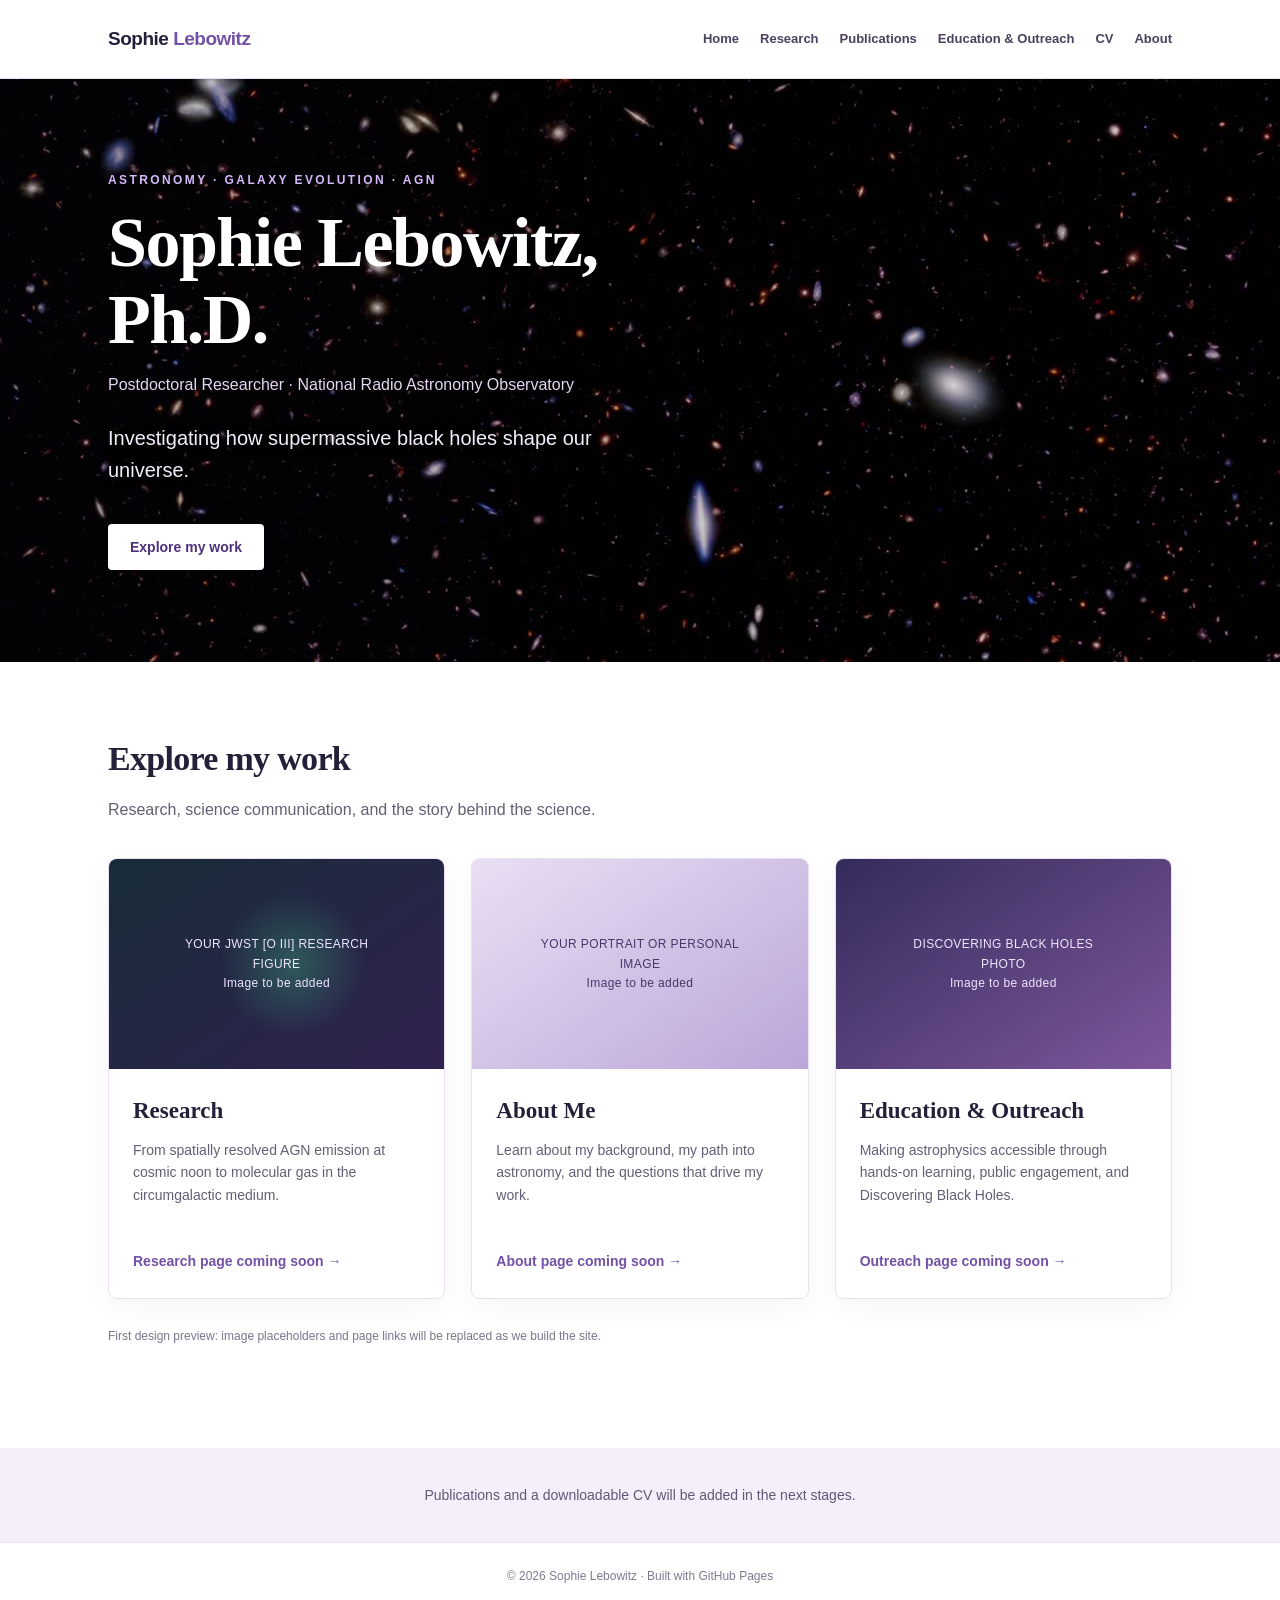
==== index.html @ 70562ed8 "Add files via upload" ====
<!doctype html>
<html lang="en">
<head>
<meta charset="utf-8"><meta name="viewport" content="width=device-width,initial-scale=1">
<title>Sophie Lebowitz, Ph.D. | Astronomer</title>
<meta name="description" content="Sophie Lebowitz is a postdoctoral researcher at the National Radio Astronomy Observatory studying supermassive black holes and galaxy evolution.">
<style>
:root{--ink:#252039;--muted:#655e74;--purple:#7351a5;--lav:#f4effa;--border:#e9e1f1}*{box-sizing:border-box}html{scroll-behavior:smooth}body{margin:0;color:var(--ink);font-family:Arial,Helvetica,sans-serif;background:#fff;line-height:1.6}a{color:inherit}a:focus-visible{outline:3px solid #a58bd5;outline-offset:4px}.wrap{max-width:1120px;margin:auto;padding:0 28px}header{background:white;border-bottom:1px solid var(--border)}.nav{display:flex;align-items:center;justify-content:space-between;gap:22px;min-height:78px}.brand{font-size:19px;font-weight:750;text-decoration:none;letter-spacing:-.5px}.brand span{color:var(--purple)}nav{display:flex;flex-wrap:wrap;gap:21px}nav a{font-size:13px;font-weight:650;text-decoration:none;color:#4b405e}nav a:hover{color:var(--purple)}.hero{position:relative;min-height:490px;display:flex;align-items:center;overflow:hidden;background:radial-gradient(ellipse at 78% 38%,#7d4baf66,transparent 35%),radial-gradient(ellipse at 68% 76%,#f7b5c133,transparent 30%),linear-gradient(120deg,#151025,#282044 65%,#35265d);color:#fff}.hero-video{position:absolute;inset:0;width:100%;height:100%;object-fit:cover;object-position:center;z-index:0}.hero:before{content:"";position:absolute;inset:0;z-index:1;background:linear-gradient(90deg,rgba(10,7,24,.19) 0%,rgba(14,9,29,.035) 48%,rgba(22,14,42,0) 78%);pointer-events:none}.hero:after{content:"";position:absolute;inset:0;pointer-events:none;background:transparent;opacity:0}.hero .wrap{width:100%;position:relative;z-index:2}.hero-content{max-width:640px;padding:92px 0}.eyebrow{text-transform:uppercase;letter-spacing:2.4px;font-size:12px;font-weight:750;color:#d5b9fa}.hero h1{font-family:Georgia,serif;font-size:clamp(43px,6vw,70px);line-height:1.1;letter-spacing:-1.5px;margin:14px 0}.hero .position{font-size:16px;color:#e4d7f1;margin:0 0 24px}.hero .intro{text-shadow:0 2px 10px rgba(0,0,0,.9),0 0 3px rgba(0,0,0,.8);font-size:20px;line-height:1.6;max-width:570px;color:#f4eefc}.button{display:inline-block;background:#fff;color:#4e3079;padding:12px 22px;border-radius:4px;text-decoration:none;font-weight:750;font-size:14px;margin-top:18px}.button:hover{background:#eee3fa}.section{padding:70px 0 90px}.section h2{font-family:Georgia,serif;font-size:34px;letter-spacing:-.7px;margin:0 0 10px}.section-lead{color:var(--muted);margin:0 0 36px}.cards{display:grid;grid-template-columns:repeat(3,1fr);gap:26px}.card{border:1px solid var(--border);border-radius:9px;overflow:hidden;background:#fff;box-shadow:0 8px 26px #39244c0b}.art{height:210px;display:flex;align-items:center;justify-content:center;text-align:center;padding:25px;background:linear-gradient(145deg,#251a3e,#664d8c);color:#eee5ff}.art.research{background:radial-gradient(circle at 55% 50%,#3c9c7970,transparent 34%),linear-gradient(145deg,#182c38,#30214f)}.art.about{background:linear-gradient(145deg,#e9dff3,#bba6d9);color:#4a366b}.art.outreach{background:linear-gradient(145deg,#342b5b,#7d579b)}.art small{font-size:12px;letter-spacing:.4px;max-width:220px}.card-content{padding:24px}.card h3{font-family:Georgia,serif;font-size:23px;margin:0 0 9px}.card p{color:var(--muted);font-size:14px;margin:0 0 18px;min-height:91px}.card a{font-size:14px;font-weight:750;color:var(--purple);text-decoration:none}.card a:hover{text-decoration:underline}.note{margin-top:28px;font-size:12px;color:#7d7489}.bottom{background:var(--lav);padding:36px 0;text-align:center;color:#635675;font-size:14px}.bottom a{color:#5c3a8c}footer{border-top:1px solid var(--border);padding:24px 0;font-size:12px;color:#82798e;text-align:center}@media(max-width:780px){.nav{padding-top:18px;padding-bottom:18px;align-items:flex-start;flex-direction:column;gap:12px}nav{gap:12px 18px}.hero{min-height:420px}.hero-content{padding:65px 0}.cards{grid-template-columns:1fr}.card p{min-height:0}.art{height:190px}.section{padding:48px 0}}
@media(prefers-reduced-motion:reduce){.hero-video{display:none}.hero{background:#1b1533 url("jades-poster.jpg") center/cover no-repeat}}
</style>
</head>
<body>
<header><div class="wrap nav"><a class="brand" href="index.html">Sophie <span>Lebowitz</span></a><nav aria-label="Main navigation"><a href="index.html">Home</a><a href="#research">Research</a><a href="#publications">Publications</a><a href="#outreach">Education &amp; Outreach</a><a href="#cv">CV</a><a href="#about">About</a></nav></div></header>
<main>
<section class="hero"><video class="hero-video" autoplay muted playsinline preload="metadata" poster="jades-poster.jpg" aria-hidden="true"><source src="jades-flythrough.mp4" type="video/mp4"></video><div class="wrap"><div class="hero-content"><div class="eyebrow">Astronomy · Galaxy Evolution · AGN</div><h1>Sophie Lebowitz, Ph.D.</h1><p class="position">Postdoctoral Researcher · National Radio Astronomy Observatory</p><p class="intro">Investigating how supermassive black holes shape our universe.</p><a class="button" href="#research">Explore my work</a></div></div></section>
<section class="section" id="research"><div class="wrap"><h2>Explore my work</h2><p class="section-lead">Research, science communication, and the story behind the science.</p><div class="cards">
<article class="card"><div class="art research"><small>YOUR JWST [O III] RESEARCH FIGURE<br>Image to be added</small></div><div class="card-content"><h3>Research</h3><p>From spatially resolved AGN emission at cosmic noon to molecular gas in the circumgalactic medium.</p><a href="#research">Research page coming soon →</a></div></article>
<article class="card" id="about"><div class="art about"><small>YOUR PORTRAIT OR PERSONAL IMAGE<br>Image to be added</small></div><div class="card-content"><h3>About Me</h3><p>Learn about my background, my path into astronomy, and the questions that drive my work.</p><a href="#about">About page coming soon →</a></div></article>
<article class="card" id="outreach"><div class="art outreach"><small>DISCOVERING BLACK HOLES PHOTO<br>Image to be added</small></div><div class="card-content"><h3>Education &amp; Outreach</h3><p>Making astrophysics accessible through hands-on learning, public engagement, and Discovering Black Holes.</p><a href="#outreach">Outreach page coming soon →</a></div></article>
</div><p class="note">First design preview: image placeholders and page links will be replaced as we build the site.</p></div></section>
<section class="bottom" id="publications"><div class="wrap">Publications and a downloadable <span id="cv">CV</span> will be added in the next stages.</div></section>
</main><script>
// Repeat the first ten seconds of the JADES fly-through.
const heroVideo = document.querySelector('.hero-video');
if (heroVideo) {
  heroVideo.addEventListener('timeupdate', () => {
    if (heroVideo.currentTime >= 10) {
      heroVideo.currentTime = 0;
      heroVideo.play().catch(() => {});
    }
  });
}
</script><footer><div class="wrap">© 2026 Sophie Lebowitz · Built with GitHub Pages</div></footer>
</body></html>
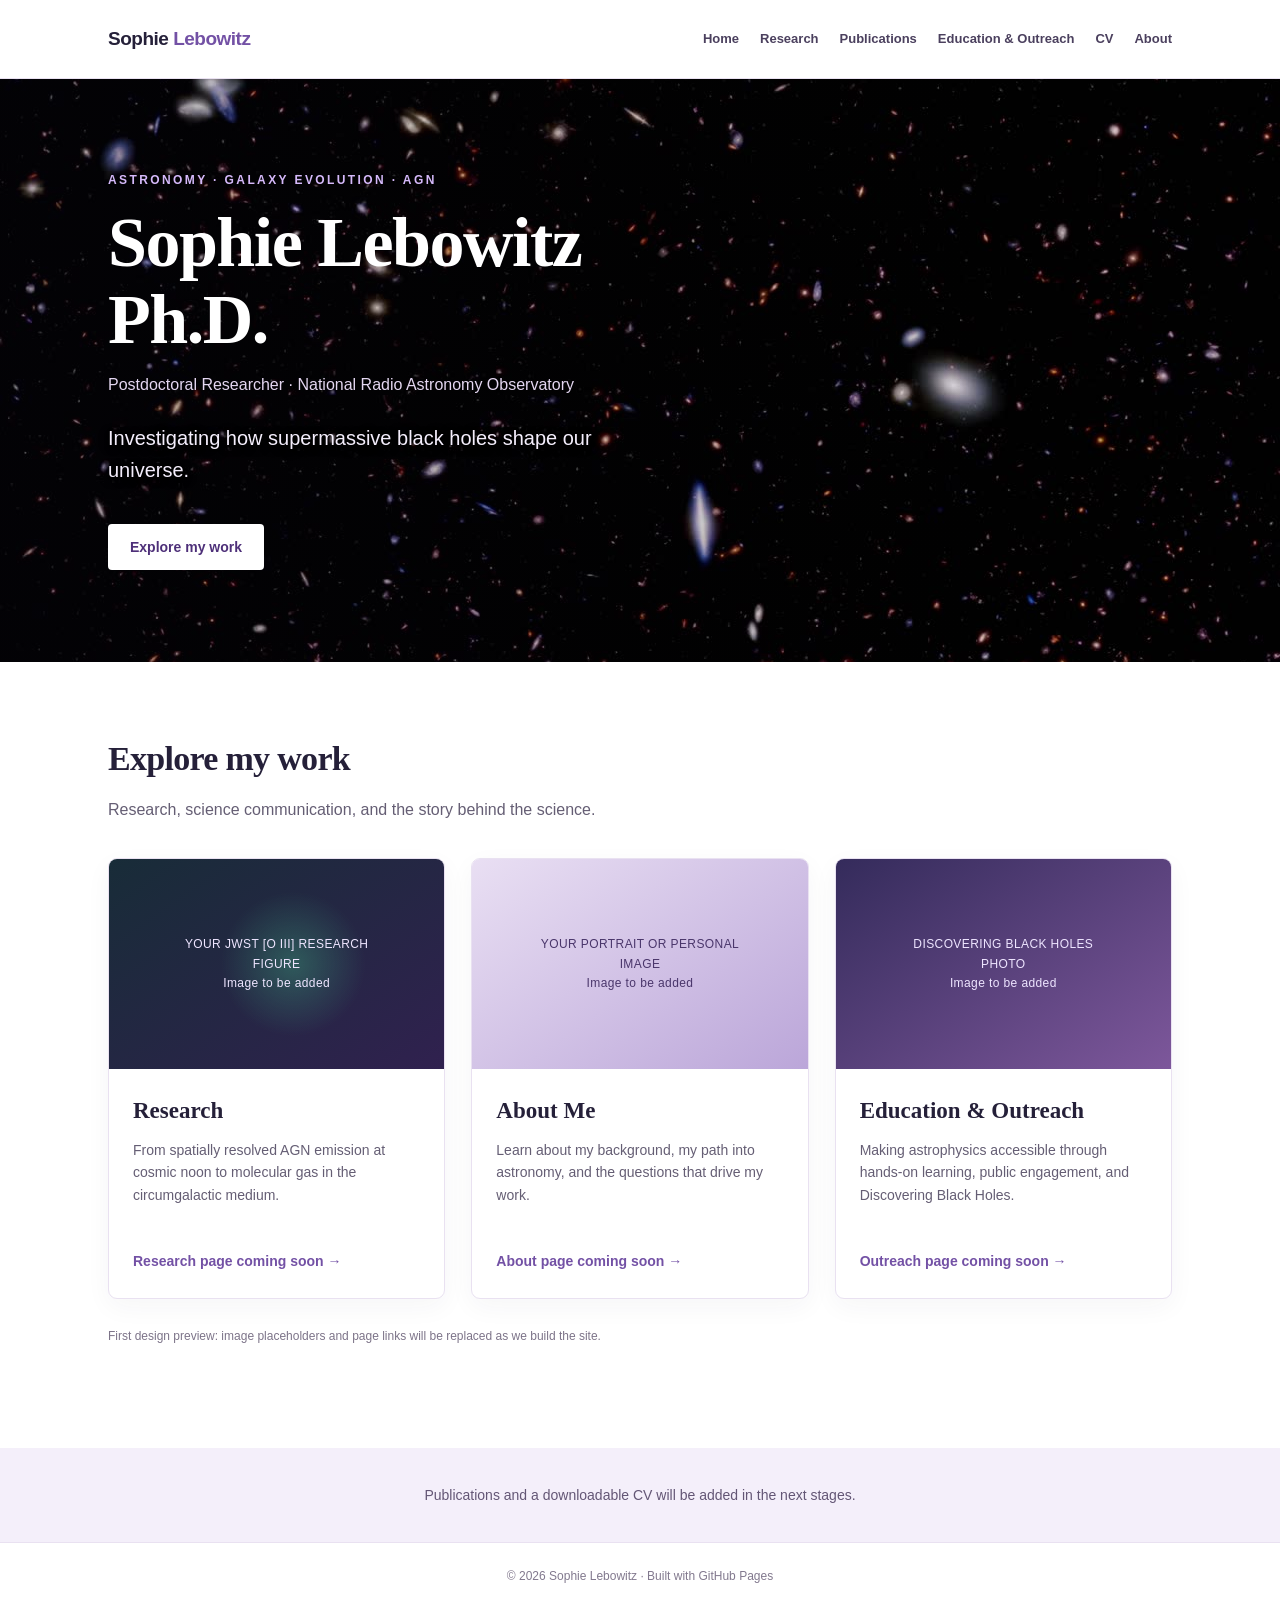
==== commit 4bdec077: "Update index.html" ====
--- a/index.html
+++ b/index.html
@@ -2,7 +2,7 @@
 <html lang="en">
 <head>
 <meta charset="utf-8"><meta name="viewport" content="width=device-width,initial-scale=1">
-<title>Sophie Lebowitz, Ph.D. | Astronomer</title>
+<title>Sophie Lebowitz Ph.D. | Astronomer</title>
 <meta name="description" content="Sophie Lebowitz is a postdoctoral researcher at the National Radio Astronomy Observatory studying supermassive black holes and galaxy evolution.">
 <style>
 :root{--ink:#252039;--muted:#655e74;--purple:#7351a5;--lav:#f4effa;--border:#e9e1f1}*{box-sizing:border-box}html{scroll-behavior:smooth}body{margin:0;color:var(--ink);font-family:Arial,Helvetica,sans-serif;background:#fff;line-height:1.6}a{color:inherit}a:focus-visible{outline:3px solid #a58bd5;outline-offset:4px}.wrap{max-width:1120px;margin:auto;padding:0 28px}header{background:white;border-bottom:1px solid var(--border)}.nav{display:flex;align-items:center;justify-content:space-between;gap:22px;min-height:78px}.brand{font-size:19px;font-weight:750;text-decoration:none;letter-spacing:-.5px}.brand span{color:var(--purple)}nav{display:flex;flex-wrap:wrap;gap:21px}nav a{font-size:13px;font-weight:650;text-decoration:none;color:#4b405e}nav a:hover{color:var(--purple)}.hero{position:relative;min-height:490px;display:flex;align-items:center;overflow:hidden;background:radial-gradient(ellipse at 78% 38%,#7d4baf66,transparent 35%),radial-gradient(ellipse at 68% 76%,#f7b5c133,transparent 30%),linear-gradient(120deg,#151025,#282044 65%,#35265d);color:#fff}.hero-video{position:absolute;inset:0;width:100%;height:100%;object-fit:cover;object-position:center;z-index:0}.hero:before{content:"";position:absolute;inset:0;z-index:1;background:linear-gradient(90deg,rgba(10,7,24,.19) 0%,rgba(14,9,29,.035) 48%,rgba(22,14,42,0) 78%);pointer-events:none}.hero:after{content:"";position:absolute;inset:0;pointer-events:none;background:transparent;opacity:0}.hero .wrap{width:100%;position:relative;z-index:2}.hero-content{max-width:640px;padding:92px 0}.eyebrow{text-transform:uppercase;letter-spacing:2.4px;font-size:12px;font-weight:750;color:#d5b9fa}.hero h1{font-family:Georgia,serif;font-size:clamp(43px,6vw,70px);line-height:1.1;letter-spacing:-1.5px;margin:14px 0}.hero .position{font-size:16px;color:#e4d7f1;margin:0 0 24px}.hero .intro{text-shadow:0 2px 10px rgba(0,0,0,.9),0 0 3px rgba(0,0,0,.8);font-size:20px;line-height:1.6;max-width:570px;color:#f4eefc}.button{display:inline-block;background:#fff;color:#4e3079;padding:12px 22px;border-radius:4px;text-decoration:none;font-weight:750;font-size:14px;margin-top:18px}.button:hover{background:#eee3fa}.section{padding:70px 0 90px}.section h2{font-family:Georgia,serif;font-size:34px;letter-spacing:-.7px;margin:0 0 10px}.section-lead{color:var(--muted);margin:0 0 36px}.cards{display:grid;grid-template-columns:repeat(3,1fr);gap:26px}.card{border:1px solid var(--border);border-radius:9px;overflow:hidden;background:#fff;box-shadow:0 8px 26px #39244c0b}.art{height:210px;display:flex;align-items:center;justify-content:center;text-align:center;padding:25px;background:linear-gradient(145deg,#251a3e,#664d8c);color:#eee5ff}.art.research{background:radial-gradient(circle at 55% 50%,#3c9c7970,transparent 34%),linear-gradient(145deg,#182c38,#30214f)}.art.about{background:linear-gradient(145deg,#e9dff3,#bba6d9);color:#4a366b}.art.outreach{background:linear-gradient(145deg,#342b5b,#7d579b)}.art small{font-size:12px;letter-spacing:.4px;max-width:220px}.card-content{padding:24px}.card h3{font-family:Georgia,serif;font-size:23px;margin:0 0 9px}.card p{color:var(--muted);font-size:14px;margin:0 0 18px;min-height:91px}.card a{font-size:14px;font-weight:750;color:var(--purple);text-decoration:none}.card a:hover{text-decoration:underline}.note{margin-top:28px;font-size:12px;color:#7d7489}.bottom{background:var(--lav);padding:36px 0;text-align:center;color:#635675;font-size:14px}.bottom a{color:#5c3a8c}footer{border-top:1px solid var(--border);padding:24px 0;font-size:12px;color:#82798e;text-align:center}@media(max-width:780px){.nav{padding-top:18px;padding-bottom:18px;align-items:flex-start;flex-direction:column;gap:12px}nav{gap:12px 18px}.hero{min-height:420px}.hero-content{padding:65px 0}.cards{grid-template-columns:1fr}.card p{min-height:0}.art{height:190px}.section{padding:48px 0}}
@@ -12,7 +12,7 @@
 <body>
 <header><div class="wrap nav"><a class="brand" href="index.html">Sophie <span>Lebowitz</span></a><nav aria-label="Main navigation"><a href="index.html">Home</a><a href="#research">Research</a><a href="#publications">Publications</a><a href="#outreach">Education &amp; Outreach</a><a href="#cv">CV</a><a href="#about">About</a></nav></div></header>
 <main>
-<section class="hero"><video class="hero-video" autoplay muted playsinline preload="metadata" poster="jades-poster.jpg" aria-hidden="true"><source src="jades-flythrough.mp4" type="video/mp4"></video><div class="wrap"><div class="hero-content"><div class="eyebrow">Astronomy · Galaxy Evolution · AGN</div><h1>Sophie Lebowitz, Ph.D.</h1><p class="position">Postdoctoral Researcher · National Radio Astronomy Observatory</p><p class="intro">Investigating how supermassive black holes shape our universe.</p><a class="button" href="#research">Explore my work</a></div></div></section>
+<section class="hero"><video class="hero-video" autoplay muted playsinline preload="metadata" poster="jades-poster.jpg" aria-hidden="true"><source src="jades-flythrough.mp4" type="video/mp4"></video><div class="wrap"><div class="hero-content"><div class="eyebrow">Astronomy · Galaxy Evolution · AGN</div><h1>Sophie Lebowitz Ph.D.</h1><p class="position">Postdoctoral Researcher · National Radio Astronomy Observatory</p><p class="intro">Investigating how supermassive black holes shape our universe.</p><a class="button" href="#research">Explore my work</a></div></div></section>
 <section class="section" id="research"><div class="wrap"><h2>Explore my work</h2><p class="section-lead">Research, science communication, and the story behind the science.</p><div class="cards">
 <article class="card"><div class="art research"><small>YOUR JWST [O III] RESEARCH FIGURE<br>Image to be added</small></div><div class="card-content"><h3>Research</h3><p>From spatially resolved AGN emission at cosmic noon to molecular gas in the circumgalactic medium.</p><a href="#research">Research page coming soon →</a></div></article>
 <article class="card" id="about"><div class="art about"><small>YOUR PORTRAIT OR PERSONAL IMAGE<br>Image to be added</small></div><div class="card-content"><h3>About Me</h3><p>Learn about my background, my path into astronomy, and the questions that drive my work.</p><a href="#about">About page coming soon →</a></div></article>
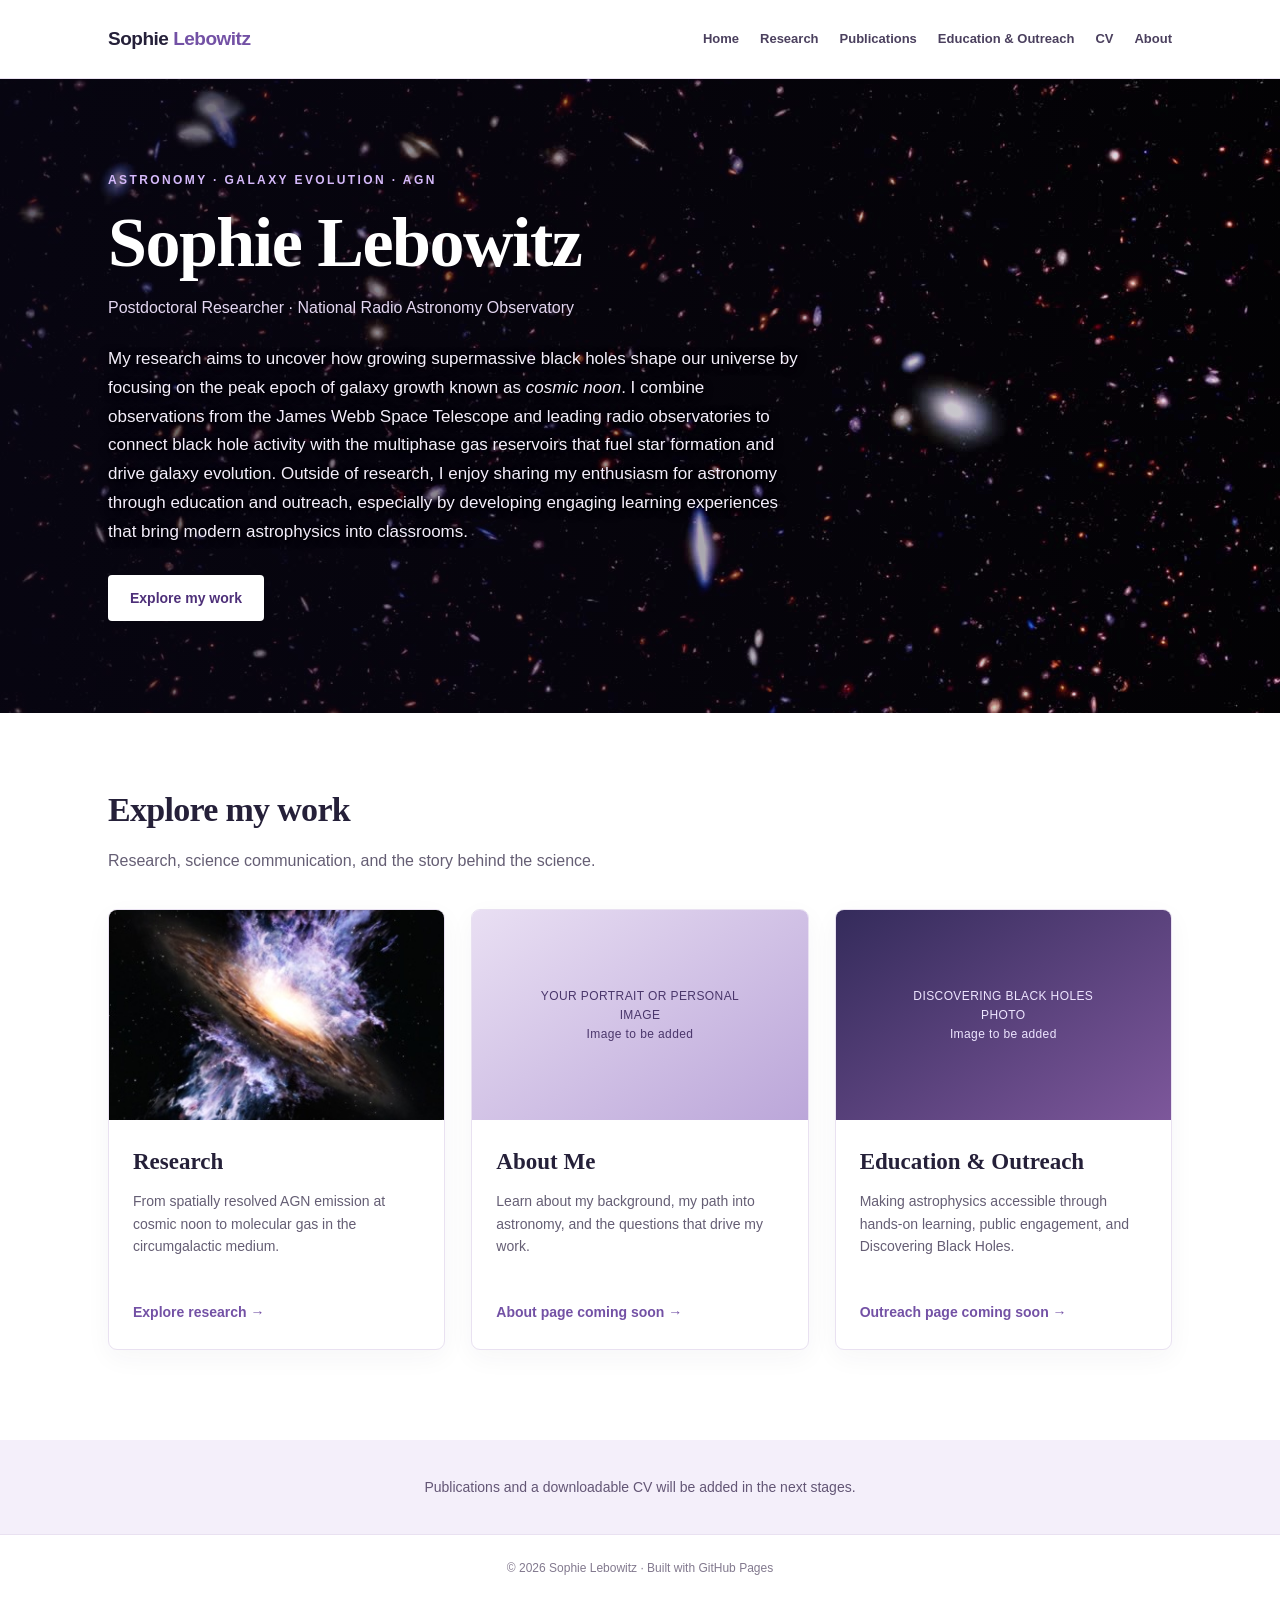
==== commit 5d3597b2: "Add files via upload" ====
--- a/index.html
+++ b/index.html
@@ -2,22 +2,39 @@
 <html lang="en">
 <head>
 <meta charset="utf-8"><meta name="viewport" content="width=device-width,initial-scale=1">
-<title>Sophie Lebowitz Ph.D. | Astronomer</title>
+<title>Sophie Lebowitz, Ph.D. | Astronomer</title>
 <meta name="description" content="Sophie Lebowitz is a postdoctoral researcher at the National Radio Astronomy Observatory studying supermassive black holes and galaxy evolution.">
 <style>
 :root{--ink:#252039;--muted:#655e74;--purple:#7351a5;--lav:#f4effa;--border:#e9e1f1}*{box-sizing:border-box}html{scroll-behavior:smooth}body{margin:0;color:var(--ink);font-family:Arial,Helvetica,sans-serif;background:#fff;line-height:1.6}a{color:inherit}a:focus-visible{outline:3px solid #a58bd5;outline-offset:4px}.wrap{max-width:1120px;margin:auto;padding:0 28px}header{background:white;border-bottom:1px solid var(--border)}.nav{display:flex;align-items:center;justify-content:space-between;gap:22px;min-height:78px}.brand{font-size:19px;font-weight:750;text-decoration:none;letter-spacing:-.5px}.brand span{color:var(--purple)}nav{display:flex;flex-wrap:wrap;gap:21px}nav a{font-size:13px;font-weight:650;text-decoration:none;color:#4b405e}nav a:hover{color:var(--purple)}.hero{position:relative;min-height:490px;display:flex;align-items:center;overflow:hidden;background:radial-gradient(ellipse at 78% 38%,#7d4baf66,transparent 35%),radial-gradient(ellipse at 68% 76%,#f7b5c133,transparent 30%),linear-gradient(120deg,#151025,#282044 65%,#35265d);color:#fff}.hero-video{position:absolute;inset:0;width:100%;height:100%;object-fit:cover;object-position:center;z-index:0}.hero:before{content:"";position:absolute;inset:0;z-index:1;background:linear-gradient(90deg,rgba(10,7,24,.19) 0%,rgba(14,9,29,.035) 48%,rgba(22,14,42,0) 78%);pointer-events:none}.hero:after{content:"";position:absolute;inset:0;pointer-events:none;background:transparent;opacity:0}.hero .wrap{width:100%;position:relative;z-index:2}.hero-content{max-width:640px;padding:92px 0}.eyebrow{text-transform:uppercase;letter-spacing:2.4px;font-size:12px;font-weight:750;color:#d5b9fa}.hero h1{font-family:Georgia,serif;font-size:clamp(43px,6vw,70px);line-height:1.1;letter-spacing:-1.5px;margin:14px 0}.hero .position{font-size:16px;color:#e4d7f1;margin:0 0 24px}.hero .intro{text-shadow:0 2px 10px rgba(0,0,0,.9),0 0 3px rgba(0,0,0,.8);font-size:20px;line-height:1.6;max-width:570px;color:#f4eefc}.button{display:inline-block;background:#fff;color:#4e3079;padding:12px 22px;border-radius:4px;text-decoration:none;font-weight:750;font-size:14px;margin-top:18px}.button:hover{background:#eee3fa}.section{padding:70px 0 90px}.section h2{font-family:Georgia,serif;font-size:34px;letter-spacing:-.7px;margin:0 0 10px}.section-lead{color:var(--muted);margin:0 0 36px}.cards{display:grid;grid-template-columns:repeat(3,1fr);gap:26px}.card{border:1px solid var(--border);border-radius:9px;overflow:hidden;background:#fff;box-shadow:0 8px 26px #39244c0b}.art{height:210px;display:flex;align-items:center;justify-content:center;text-align:center;padding:25px;background:linear-gradient(145deg,#251a3e,#664d8c);color:#eee5ff}.art.research{background:radial-gradient(circle at 55% 50%,#3c9c7970,transparent 34%),linear-gradient(145deg,#182c38,#30214f)}.art.about{background:linear-gradient(145deg,#e9dff3,#bba6d9);color:#4a366b}.art.outreach{background:linear-gradient(145deg,#342b5b,#7d579b)}.art small{font-size:12px;letter-spacing:.4px;max-width:220px}.card-content{padding:24px}.card h3{font-family:Georgia,serif;font-size:23px;margin:0 0 9px}.card p{color:var(--muted);font-size:14px;margin:0 0 18px;min-height:91px}.card a{font-size:14px;font-weight:750;color:var(--purple);text-decoration:none}.card a:hover{text-decoration:underline}.note{margin-top:28px;font-size:12px;color:#7d7489}.bottom{background:var(--lav);padding:36px 0;text-align:center;color:#635675;font-size:14px}.bottom a{color:#5c3a8c}footer{border-top:1px solid var(--border);padding:24px 0;font-size:12px;color:#82798e;text-align:center}@media(max-width:780px){.nav{padding-top:18px;padding-bottom:18px;align-items:flex-start;flex-direction:column;gap:12px}nav{gap:12px 18px}.hero{min-height:420px}.hero-content{padding:65px 0}.cards{grid-template-columns:1fr}.card p{min-height:0}.art{height:190px}.section{padding:48px 0}}
 @media(prefers-reduced-motion:reduce){.hero-video{display:none}.hero{background:#1b1533 url("jades-poster.jpg") center/cover no-repeat}}
+
+/* November 2026 research preview additions */
+.hero-video{filter:brightness(1.42) saturate(1.13)}
+.hero-content{max-width:720px}.hero .intro{max-width:690px;font-size:17px;line-height:1.7;margin:0 0 10px}
+.hero{min-height:570px}.hero:before{background:linear-gradient(90deg,rgba(10,7,24,.67),rgba(14,9,29,.35) 55%,rgba(22,14,42,.08))}
+.art.research{padding:0;background:#151025}.art.research img{display:block;width:100%;height:100%;object-fit:cover;object-position:center}
+.page-title{padding:68px 0 26px}.page-title h1{font:normal clamp(36px,4.6vw,55px)/1.15 Georgia,serif;margin:0 0 15px;letter-spacing:-1px}
+.research-body{max-width:1020px;margin:0 auto;padding:0 28px 95px}.research-body p{font-size:16px;line-height:1.85;margin:0 0 17px}.research-body h2{font:normal clamp(29px,3.2vw,39px)/1.2 Georgia,serif;letter-spacing:-.5px;margin:0 0 24px}.research-body h3{font:normal 26px Georgia,serif;margin:0 0 15px}.research-section{padding:52px 0 65px;border-bottom:1px solid var(--border)}.research-section:last-child{border-bottom:0}
+.intro-images{display:grid;grid-template-columns:1fr 1fr;gap:24px;margin:32px 0 0}.intro-images figure,.research-body figure{margin:0}.intro-images .photo{height:255px;background:#0b0b12;border-radius:5px;display:flex;align-items:center;justify-content:center;overflow:hidden}.intro-images img{display:block;width:100%;height:100%;object-fit:contain}.research-body figcaption{font-size:12px;color:var(--muted);margin-top:9px;line-height:1.5;text-align:center}
+.spiderweb-layout{display:grid;grid-template-columns:minmax(0,1.25fr) minmax(280px,.9fr);gap:34px;align-items:start}.spiderweb-layout img{width:100%;height:auto;display:block;border-radius:4px}
+.jades-feature{margin:26px 0 32px!important}.jades-feature img{display:block;width:100%;height:auto;border-radius:4px}
+.subsection{padding:32px 0 10px}.simulation-figure{max-width:900px;margin:24px auto 0!important}.simulation-figure img{width:100%;height:auto;display:block}
+.observation-layout{display:grid;grid-template-columns:minmax(0,1.2fr) minmax(285px,.9fr);gap:35px;align-items:start}.observation-layout img{width:100%;height:auto;display:block;border-radius:4px}
+.publication{font-size:13px!important;color:var(--muted);margin:18px 0 0!important}.publication strong{color:var(--ink)}.back-link{color:var(--purple);text-decoration:none;font-size:14px;font-weight:bold}.back-link:hover{text-decoration:underline}
+@media(max-width:780px){.hero{min-height:530px}.hero-content{padding:70px 0}.hero .intro{font-size:16px}.research-section{padding:38px 0 48px}.spiderweb-layout,.observation-layout{grid-template-columns:1fr}.intro-images{gap:12px}.intro-images .photo{height:190px}.research-body{padding:0 22px 60px}.page-title{padding:45px 0 10px}}
+@media(max-width:480px){.intro-images{grid-template-columns:1fr}.intro-images .photo{height:230px}.hero h1{font-size:45px}}
+
 </style>
 </head>
 <body>
-<header><div class="wrap nav"><a class="brand" href="index.html">Sophie <span>Lebowitz</span></a><nav aria-label="Main navigation"><a href="index.html">Home</a><a href="#research">Research</a><a href="#publications">Publications</a><a href="#outreach">Education &amp; Outreach</a><a href="#cv">CV</a><a href="#about">About</a></nav></div></header>
+<header><div class="wrap nav"><a class="brand" href="index.html">Sophie <span>Lebowitz</span></a><nav aria-label="Main navigation"><a href="index.html">Home</a><a href="research.html">Research</a><a href="#publications">Publications</a><a href="#outreach">Education &amp; Outreach</a><a href="#cv">CV</a><a href="#about">About</a></nav></div></header>
 <main>
-<section class="hero"><video class="hero-video" autoplay muted playsinline preload="metadata" poster="jades-poster.jpg" aria-hidden="true"><source src="jades-flythrough.mp4" type="video/mp4"></video><div class="wrap"><div class="hero-content"><div class="eyebrow">Astronomy · Galaxy Evolution · AGN</div><h1>Sophie Lebowitz Ph.D.</h1><p class="position">Postdoctoral Researcher · National Radio Astronomy Observatory</p><p class="intro">Investigating how supermassive black holes shape our universe.</p><a class="button" href="#research">Explore my work</a></div></div></section>
+<section class="hero"><video class="hero-video" autoplay muted playsinline preload="metadata" poster="jades-poster.jpg" aria-hidden="true"><source src="jades-flythrough.mp4" type="video/mp4"></video><div class="wrap"><div class="hero-content"><div class="eyebrow">Astronomy · Galaxy Evolution · AGN</div><h1>Sophie Lebowitz</h1><p class="position">Postdoctoral Researcher · National Radio Astronomy Observatory</p><p class="intro">My research aims to uncover how growing supermassive black holes shape our universe by focusing on the peak epoch of galaxy growth known as <em>cosmic noon</em>. I combine observations from the James Webb Space Telescope and leading radio observatories to connect black hole activity with the multiphase gas reservoirs that fuel star formation and drive galaxy evolution. Outside of research, I enjoy sharing my enthusiasm for astronomy through education and outreach, especially by developing engaging learning experiences that bring modern astrophysics into classrooms.</p><a class="button" href="#research">Explore my work</a></div></div></section>
 <section class="section" id="research"><div class="wrap"><h2>Explore my work</h2><p class="section-lead">Research, science communication, and the story behind the science.</p><div class="cards">
-<article class="card"><div class="art research"><small>YOUR JWST [O III] RESEARCH FIGURE<br>Image to be added</small></div><div class="card-content"><h3>Research</h3><p>From spatially resolved AGN emission at cosmic noon to molecular gas in the circumgalactic medium.</p><a href="#research">Research page coming soon →</a></div></article>
+<article class="card"><div class="art research"><img src="images/research-thumbnail.jpg" alt="Artist’s impression of an active galactic nucleus with luminous outflows"></div><div class="card-content"><h3>Research</h3><p>From spatially resolved AGN emission at cosmic noon to molecular gas in the circumgalactic medium.</p><a href="research.html">Explore research →</a></div></article>
 <article class="card" id="about"><div class="art about"><small>YOUR PORTRAIT OR PERSONAL IMAGE<br>Image to be added</small></div><div class="card-content"><h3>About Me</h3><p>Learn about my background, my path into astronomy, and the questions that drive my work.</p><a href="#about">About page coming soon →</a></div></article>
 <article class="card" id="outreach"><div class="art outreach"><small>DISCOVERING BLACK HOLES PHOTO<br>Image to be added</small></div><div class="card-content"><h3>Education &amp; Outreach</h3><p>Making astrophysics accessible through hands-on learning, public engagement, and Discovering Black Holes.</p><a href="#outreach">Outreach page coming soon →</a></div></article>
-</div><p class="note">First design preview: image placeholders and page links will be replaced as we build the site.</p></div></section>
+</div></div></section>
 <section class="bottom" id="publications"><div class="wrap">Publications and a downloadable <span id="cv">CV</span> will be added in the next stages.</div></section>
 </main><script>
 // Repeat the first ten seconds of the JADES fly-through.
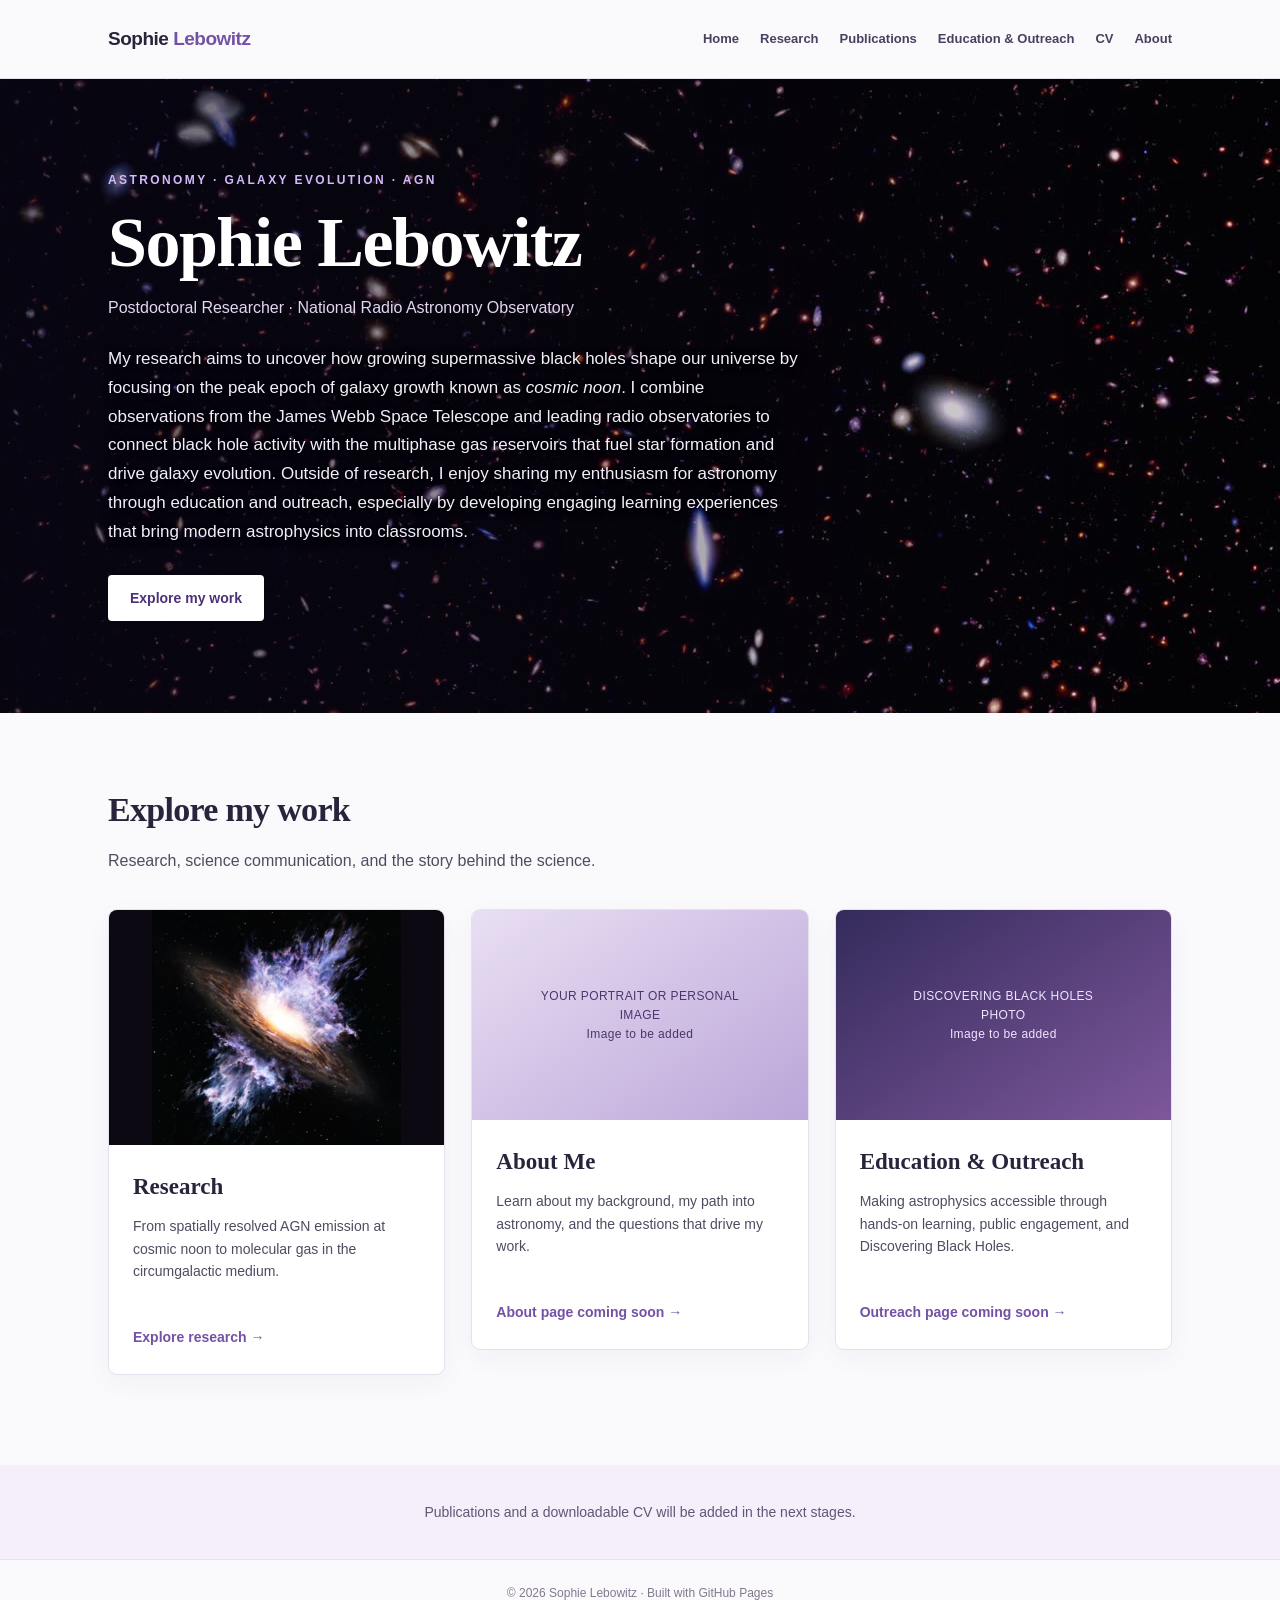
==== commit fa0cfaac: "Add files via upload" ====
--- a/index.html
+++ b/index.html
@@ -1,9 +1,10 @@
-<!doctype html>
+<!DOCTYPE html>
+
 <html lang="en">
 <head>
-<meta charset="utf-8"><meta name="viewport" content="width=device-width,initial-scale=1">
+<meta charset="utf-8"/><meta content="width=device-width,initial-scale=1" name="viewport"/>
 <title>Sophie Lebowitz, Ph.D. | Astronomer</title>
-<meta name="description" content="Sophie Lebowitz is a postdoctoral researcher at the National Radio Astronomy Observatory studying supermassive black holes and galaxy evolution.">
+<meta content="Sophie Lebowitz is a postdoctoral researcher at the National Radio Astronomy Observatory studying supermassive black holes and galaxy evolution." name="description"/>
 <style>
 :root{--ink:#252039;--muted:#655e74;--purple:#7351a5;--lav:#f4effa;--border:#e9e1f1}*{box-sizing:border-box}html{scroll-behavior:smooth}body{margin:0;color:var(--ink);font-family:Arial,Helvetica,sans-serif;background:#fff;line-height:1.6}a{color:inherit}a:focus-visible{outline:3px solid #a58bd5;outline-offset:4px}.wrap{max-width:1120px;margin:auto;padding:0 28px}header{background:white;border-bottom:1px solid var(--border)}.nav{display:flex;align-items:center;justify-content:space-between;gap:22px;min-height:78px}.brand{font-size:19px;font-weight:750;text-decoration:none;letter-spacing:-.5px}.brand span{color:var(--purple)}nav{display:flex;flex-wrap:wrap;gap:21px}nav a{font-size:13px;font-weight:650;text-decoration:none;color:#4b405e}nav a:hover{color:var(--purple)}.hero{position:relative;min-height:490px;display:flex;align-items:center;overflow:hidden;background:radial-gradient(ellipse at 78% 38%,#7d4baf66,transparent 35%),radial-gradient(ellipse at 68% 76%,#f7b5c133,transparent 30%),linear-gradient(120deg,#151025,#282044 65%,#35265d);color:#fff}.hero-video{position:absolute;inset:0;width:100%;height:100%;object-fit:cover;object-position:center;z-index:0}.hero:before{content:"";position:absolute;inset:0;z-index:1;background:linear-gradient(90deg,rgba(10,7,24,.19) 0%,rgba(14,9,29,.035) 48%,rgba(22,14,42,0) 78%);pointer-events:none}.hero:after{content:"";position:absolute;inset:0;pointer-events:none;background:transparent;opacity:0}.hero .wrap{width:100%;position:relative;z-index:2}.hero-content{max-width:640px;padding:92px 0}.eyebrow{text-transform:uppercase;letter-spacing:2.4px;font-size:12px;font-weight:750;color:#d5b9fa}.hero h1{font-family:Georgia,serif;font-size:clamp(43px,6vw,70px);line-height:1.1;letter-spacing:-1.5px;margin:14px 0}.hero .position{font-size:16px;color:#e4d7f1;margin:0 0 24px}.hero .intro{text-shadow:0 2px 10px rgba(0,0,0,.9),0 0 3px rgba(0,0,0,.8);font-size:20px;line-height:1.6;max-width:570px;color:#f4eefc}.button{display:inline-block;background:#fff;color:#4e3079;padding:12px 22px;border-radius:4px;text-decoration:none;font-weight:750;font-size:14px;margin-top:18px}.button:hover{background:#eee3fa}.section{padding:70px 0 90px}.section h2{font-family:Georgia,serif;font-size:34px;letter-spacing:-.7px;margin:0 0 10px}.section-lead{color:var(--muted);margin:0 0 36px}.cards{display:grid;grid-template-columns:repeat(3,1fr);gap:26px}.card{border:1px solid var(--border);border-radius:9px;overflow:hidden;background:#fff;box-shadow:0 8px 26px #39244c0b}.art{height:210px;display:flex;align-items:center;justify-content:center;text-align:center;padding:25px;background:linear-gradient(145deg,#251a3e,#664d8c);color:#eee5ff}.art.research{background:radial-gradient(circle at 55% 50%,#3c9c7970,transparent 34%),linear-gradient(145deg,#182c38,#30214f)}.art.about{background:linear-gradient(145deg,#e9dff3,#bba6d9);color:#4a366b}.art.outreach{background:linear-gradient(145deg,#342b5b,#7d579b)}.art small{font-size:12px;letter-spacing:.4px;max-width:220px}.card-content{padding:24px}.card h3{font-family:Georgia,serif;font-size:23px;margin:0 0 9px}.card p{color:var(--muted);font-size:14px;margin:0 0 18px;min-height:91px}.card a{font-size:14px;font-weight:750;color:var(--purple);text-decoration:none}.card a:hover{text-decoration:underline}.note{margin-top:28px;font-size:12px;color:#7d7489}.bottom{background:var(--lav);padding:36px 0;text-align:center;color:#635675;font-size:14px}.bottom a{color:#5c3a8c}footer{border-top:1px solid var(--border);padding:24px 0;font-size:12px;color:#82798e;text-align:center}@media(max-width:780px){.nav{padding-top:18px;padding-bottom:18px;align-items:flex-start;flex-direction:column;gap:12px}nav{gap:12px 18px}.hero{min-height:420px}.hero-content{padding:65px 0}.cards{grid-template-columns:1fr}.card p{min-height:0}.art{height:190px}.section{padding:48px 0}}
 @media(prefers-reduced-motion:reduce){.hero-video{display:none}.hero{background:#1b1533 url("jades-poster.jpg") center/cover no-repeat}}
@@ -24,16 +25,27 @@
 @media(max-width:780px){.hero{min-height:530px}.hero-content{padding:70px 0}.hero .intro{font-size:16px}.research-section{padding:38px 0 48px}.spiderweb-layout,.observation-layout{grid-template-columns:1fr}.intro-images{gap:12px}.intro-images .photo{height:190px}.research-body{padding:0 22px 60px}.page-title{padding:45px 0 10px}}
 @media(max-width:480px){.intro-images{grid-template-columns:1fr}.intro-images .photo{height:230px}.hero h1{font-size:45px}}
 
+
+/* Editorial refinement */
+:root{--ink:#29243b;--muted:#514b60;--purple:#7351a5;--lav:#f4effa;--border:#e6e0ec}
+body{background:#faf9fc;color:var(--ink)}header{background:#faf9fc}
+.card{transition:transform .2s,box-shadow .2s;background:#fff}
+.card:hover{transform:translateY(-3px);box-shadow:0 14px 32px #39244c1a}
+a.card-link{display:block;text-decoration:none;color:inherit;height:100%}a.card-link:focus-visible{outline:3px solid var(--purple);outline-offset:3px}
+.card-link .card-content .card-cta{font-size:14px;font-weight:750;color:var(--purple)}
+.art.research img{object-fit:contain;object-position:center;background:#0c0913}
+.art.research{height:235px;background:#0c0913}
+@media(max-width:780px){.art.research{height:220px}}
 </style>
 </head>
 <body>
 <header><div class="wrap nav"><a class="brand" href="index.html">Sophie <span>Lebowitz</span></a><nav aria-label="Main navigation"><a href="index.html">Home</a><a href="research.html">Research</a><a href="#publications">Publications</a><a href="#outreach">Education &amp; Outreach</a><a href="#cv">CV</a><a href="#about">About</a></nav></div></header>
 <main>
-<section class="hero"><video class="hero-video" autoplay muted playsinline preload="metadata" poster="jades-poster.jpg" aria-hidden="true"><source src="jades-flythrough.mp4" type="video/mp4"></video><div class="wrap"><div class="hero-content"><div class="eyebrow">Astronomy · Galaxy Evolution · AGN</div><h1>Sophie Lebowitz</h1><p class="position">Postdoctoral Researcher · National Radio Astronomy Observatory</p><p class="intro">My research aims to uncover how growing supermassive black holes shape our universe by focusing on the peak epoch of galaxy growth known as <em>cosmic noon</em>. I combine observations from the James Webb Space Telescope and leading radio observatories to connect black hole activity with the multiphase gas reservoirs that fuel star formation and drive galaxy evolution. Outside of research, I enjoy sharing my enthusiasm for astronomy through education and outreach, especially by developing engaging learning experiences that bring modern astrophysics into classrooms.</p><a class="button" href="#research">Explore my work</a></div></div></section>
+<section class="hero"><video aria-hidden="true" autoplay="" class="hero-video" muted="" playsinline="" poster="jades-poster.jpg" preload="metadata"><source src="jades-flythrough.mp4" type="video/mp4"/></video><div class="wrap"><div class="hero-content"><div class="eyebrow">Astronomy · Galaxy Evolution · AGN</div><h1>Sophie Lebowitz</h1><p class="position">Postdoctoral Researcher · National Radio Astronomy Observatory</p><p class="intro">My research aims to uncover how growing supermassive black holes shape our universe by focusing on the peak epoch of galaxy growth known as <em>cosmic noon</em>. I combine observations from the James Webb Space Telescope and leading radio observatories to connect black hole activity with the multiphase gas reservoirs that fuel star formation and drive galaxy evolution. Outside of research, I enjoy sharing my enthusiasm for astronomy through education and outreach, especially by developing engaging learning experiences that bring modern astrophysics into classrooms.</p><a class="button" href="#research">Explore my work</a></div></div></section>
 <section class="section" id="research"><div class="wrap"><h2>Explore my work</h2><p class="section-lead">Research, science communication, and the story behind the science.</p><div class="cards">
-<article class="card"><div class="art research"><img src="images/research-thumbnail.jpg" alt="Artist’s impression of an active galactic nucleus with luminous outflows"></div><div class="card-content"><h3>Research</h3><p>From spatially resolved AGN emission at cosmic noon to molecular gas in the circumgalactic medium.</p><a href="research.html">Explore research →</a></div></article>
-<article class="card" id="about"><div class="art about"><small>YOUR PORTRAIT OR PERSONAL IMAGE<br>Image to be added</small></div><div class="card-content"><h3>About Me</h3><p>Learn about my background, my path into astronomy, and the questions that drive my work.</p><a href="#about">About page coming soon →</a></div></article>
-<article class="card" id="outreach"><div class="art outreach"><small>DISCOVERING BLACK HOLES PHOTO<br>Image to be added</small></div><div class="card-content"><h3>Education &amp; Outreach</h3><p>Making astrophysics accessible through hands-on learning, public engagement, and Discovering Black Holes.</p><a href="#outreach">Outreach page coming soon →</a></div></article>
+<a aria-label="Research" class="card-link" href="research.html"><article class="card"><div class="art research"><img alt="Artist’s impression of an active galactic nucleus with luminous outflows" src="images/research-thumbnail.jpg"/></div><div class="card-content"><h3>Research</h3><p>From spatially resolved AGN emission at cosmic noon to molecular gas in the circumgalactic medium.</p><span class="card-cta">Explore research →</span></div></article></a>
+<a aria-label="About Me" class="card-link" href="#about"><article class="card" id="about"><div class="art about"><small>YOUR PORTRAIT OR PERSONAL IMAGE<br/>Image to be added</small></div><div class="card-content"><h3>About Me</h3><p>Learn about my background, my path into astronomy, and the questions that drive my work.</p><span class="card-cta">About page coming soon →</span></div></article></a>
+<a aria-label="Education &amp; Outreach" class="card-link" href="#outreach"><article class="card" id="outreach"><div class="art outreach"><small>DISCOVERING BLACK HOLES PHOTO<br/>Image to be added</small></div><div class="card-content"><h3>Education &amp; Outreach</h3><p>Making astrophysics accessible through hands-on learning, public engagement, and Discovering Black Holes.</p><span class="card-cta">Outreach page coming soon →</span></div></article></a>
 </div></div></section>
 <section class="bottom" id="publications"><div class="wrap">Publications and a downloadable <span id="cv">CV</span> will be added in the next stages.</div></section>
 </main><script>
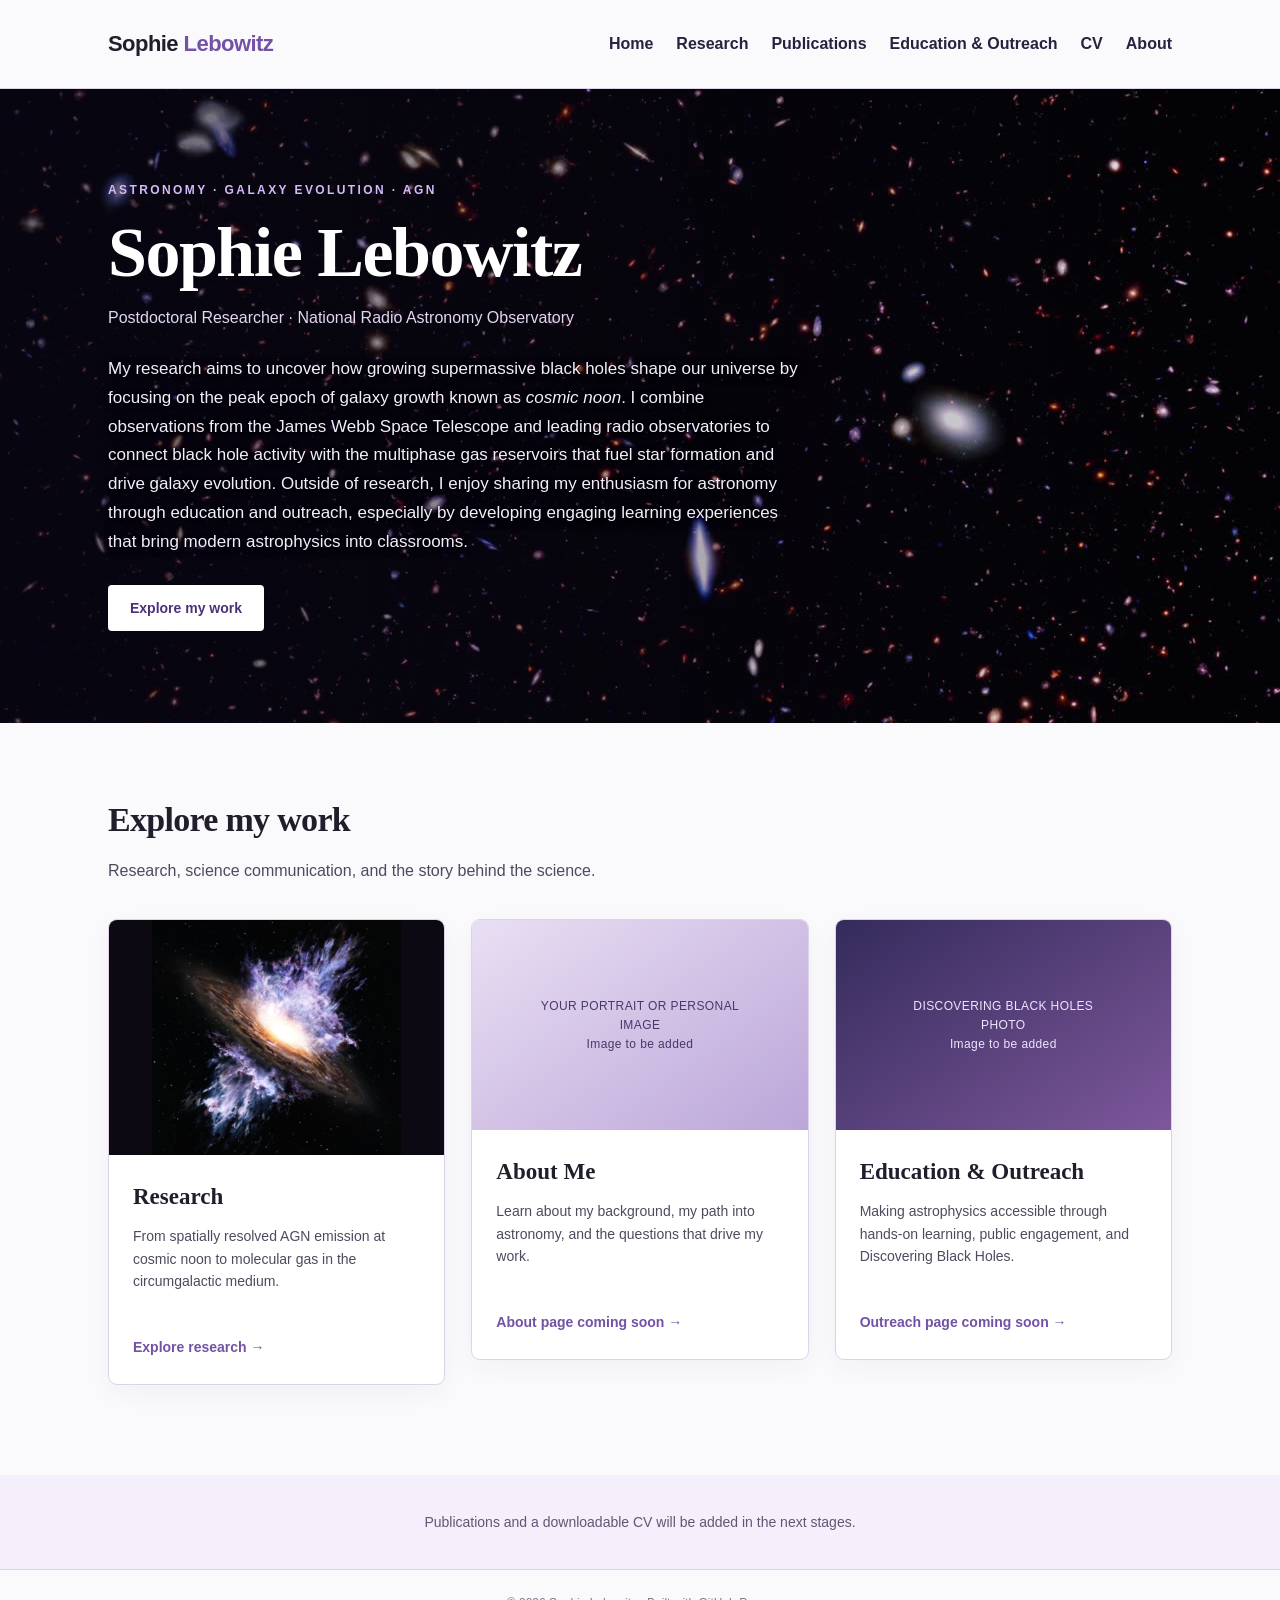
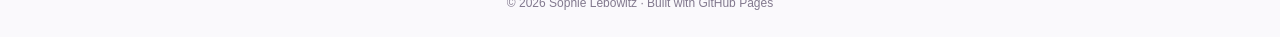
==== commit fdc13327: "Add files via upload" ====
--- a/index.html
+++ b/index.html
@@ -36,6 +36,17 @@
 .art.research img{object-fit:contain;object-position:center;background:#0c0913}
 .art.research{height:235px;background:#0c0913}
 @media(max-width:780px){.art.research{height:220px}}
+
+/* Version 3: more comfortable reading and clearer navigation */
+@import url('https://fonts.googleapis.com/css2?family=Inter:wght@400;500;600;650;700;750;800&display=swap');
+:root{--ink:#211d2b;--muted:#51495e;--purple:#7351a5;--border:#ded2e9}
+body{font-family:'Inter',Arial,Helvetica,sans-serif;color:var(--ink);background:#faf9fc;-webkit-font-smoothing:antialiased}
+.brand{font-size:22px;font-weight:750;letter-spacing:-.55px}
+.nav{min-height:88px}
+nav{gap:23px}
+nav a{font-size:16px;font-weight:650;color:#29213f}
+nav a:hover,nav a[aria-current='page']{color:#7351a5}
+@media(max-width:780px){.nav{min-height:0}nav{gap:12px 18px}nav a{font-size:15px}}
 </style>
 </head>
 <body>
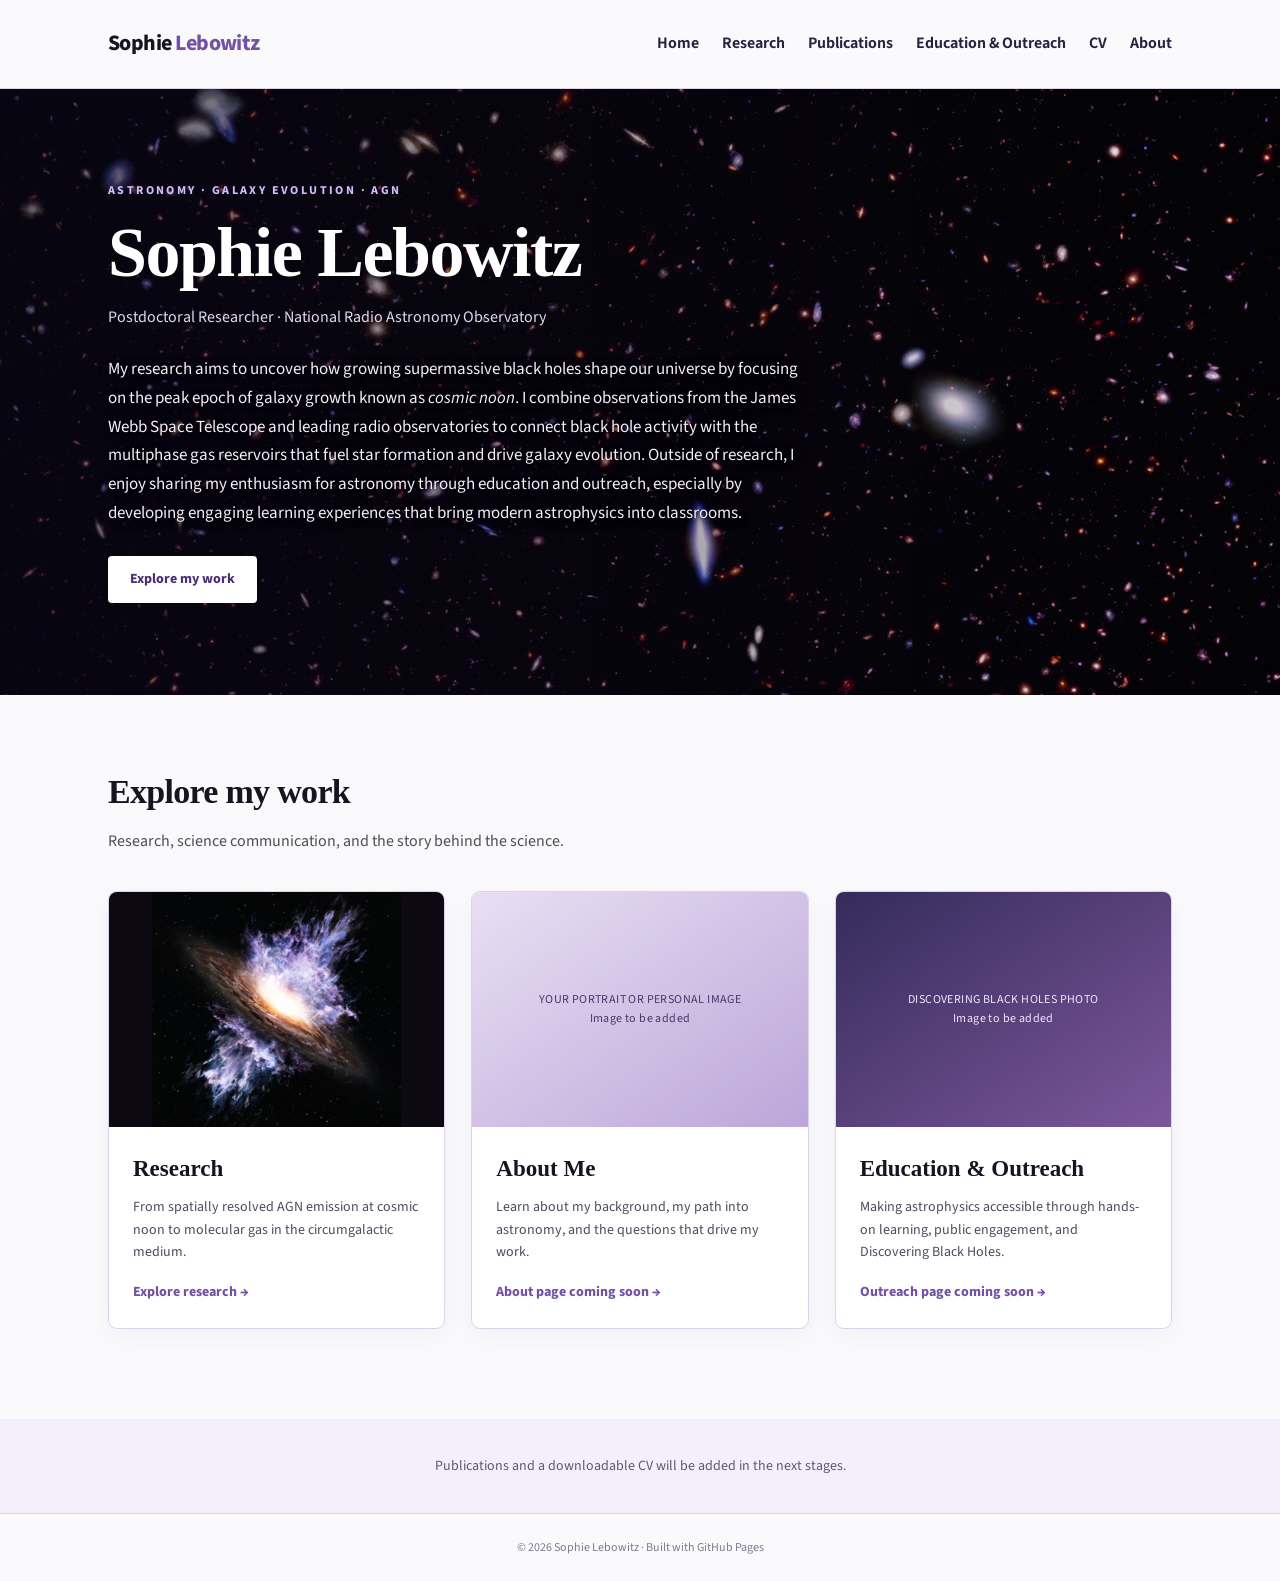
==== commit 46d7b4cc: "Add files via upload" ====
--- a/index.html
+++ b/index.html
@@ -5,7 +5,7 @@
 <meta charset="utf-8"/><meta content="width=device-width,initial-scale=1" name="viewport"/>
 <title>Sophie Lebowitz, Ph.D. | Astronomer</title>
 <meta content="Sophie Lebowitz is a postdoctoral researcher at the National Radio Astronomy Observatory studying supermassive black holes and galaxy evolution." name="description"/>
-<style>
+<link rel="preconnect" href="https://fonts.googleapis.com"><link rel="preconnect" href="https://fonts.gstatic.com" crossorigin><link href="https://fonts.googleapis.com/css2?family=Source+Sans+3:wght@400;500;600;700&display=swap" rel="stylesheet"><style>
 :root{--ink:#252039;--muted:#655e74;--purple:#7351a5;--lav:#f4effa;--border:#e9e1f1}*{box-sizing:border-box}html{scroll-behavior:smooth}body{margin:0;color:var(--ink);font-family:Arial,Helvetica,sans-serif;background:#fff;line-height:1.6}a{color:inherit}a:focus-visible{outline:3px solid #a58bd5;outline-offset:4px}.wrap{max-width:1120px;margin:auto;padding:0 28px}header{background:white;border-bottom:1px solid var(--border)}.nav{display:flex;align-items:center;justify-content:space-between;gap:22px;min-height:78px}.brand{font-size:19px;font-weight:750;text-decoration:none;letter-spacing:-.5px}.brand span{color:var(--purple)}nav{display:flex;flex-wrap:wrap;gap:21px}nav a{font-size:13px;font-weight:650;text-decoration:none;color:#4b405e}nav a:hover{color:var(--purple)}.hero{position:relative;min-height:490px;display:flex;align-items:center;overflow:hidden;background:radial-gradient(ellipse at 78% 38%,#7d4baf66,transparent 35%),radial-gradient(ellipse at 68% 76%,#f7b5c133,transparent 30%),linear-gradient(120deg,#151025,#282044 65%,#35265d);color:#fff}.hero-video{position:absolute;inset:0;width:100%;height:100%;object-fit:cover;object-position:center;z-index:0}.hero:before{content:"";position:absolute;inset:0;z-index:1;background:linear-gradient(90deg,rgba(10,7,24,.19) 0%,rgba(14,9,29,.035) 48%,rgba(22,14,42,0) 78%);pointer-events:none}.hero:after{content:"";position:absolute;inset:0;pointer-events:none;background:transparent;opacity:0}.hero .wrap{width:100%;position:relative;z-index:2}.hero-content{max-width:640px;padding:92px 0}.eyebrow{text-transform:uppercase;letter-spacing:2.4px;font-size:12px;font-weight:750;color:#d5b9fa}.hero h1{font-family:Georgia,serif;font-size:clamp(43px,6vw,70px);line-height:1.1;letter-spacing:-1.5px;margin:14px 0}.hero .position{font-size:16px;color:#e4d7f1;margin:0 0 24px}.hero .intro{text-shadow:0 2px 10px rgba(0,0,0,.9),0 0 3px rgba(0,0,0,.8);font-size:20px;line-height:1.6;max-width:570px;color:#f4eefc}.button{display:inline-block;background:#fff;color:#4e3079;padding:12px 22px;border-radius:4px;text-decoration:none;font-weight:750;font-size:14px;margin-top:18px}.button:hover{background:#eee3fa}.section{padding:70px 0 90px}.section h2{font-family:Georgia,serif;font-size:34px;letter-spacing:-.7px;margin:0 0 10px}.section-lead{color:var(--muted);margin:0 0 36px}.cards{display:grid;grid-template-columns:repeat(3,1fr);gap:26px}.card{border:1px solid var(--border);border-radius:9px;overflow:hidden;background:#fff;box-shadow:0 8px 26px #39244c0b}.art{height:210px;display:flex;align-items:center;justify-content:center;text-align:center;padding:25px;background:linear-gradient(145deg,#251a3e,#664d8c);color:#eee5ff}.art.research{background:radial-gradient(circle at 55% 50%,#3c9c7970,transparent 34%),linear-gradient(145deg,#182c38,#30214f)}.art.about{background:linear-gradient(145deg,#e9dff3,#bba6d9);color:#4a366b}.art.outreach{background:linear-gradient(145deg,#342b5b,#7d579b)}.art small{font-size:12px;letter-spacing:.4px;max-width:220px}.card-content{padding:24px}.card h3{font-family:Georgia,serif;font-size:23px;margin:0 0 9px}.card p{color:var(--muted);font-size:14px;margin:0 0 18px;min-height:91px}.card a{font-size:14px;font-weight:750;color:var(--purple);text-decoration:none}.card a:hover{text-decoration:underline}.note{margin-top:28px;font-size:12px;color:#7d7489}.bottom{background:var(--lav);padding:36px 0;text-align:center;color:#635675;font-size:14px}.bottom a{color:#5c3a8c}footer{border-top:1px solid var(--border);padding:24px 0;font-size:12px;color:#82798e;text-align:center}@media(max-width:780px){.nav{padding-top:18px;padding-bottom:18px;align-items:flex-start;flex-direction:column;gap:12px}nav{gap:12px 18px}.hero{min-height:420px}.hero-content{padding:65px 0}.cards{grid-template-columns:1fr}.card p{min-height:0}.art{height:190px}.section{padding:48px 0}}
 @media(prefers-reduced-motion:reduce){.hero-video{display:none}.hero{background:#1b1533 url("jades-poster.jpg") center/cover no-repeat}}
 
@@ -47,6 +47,18 @@
 nav a{font-size:16px;font-weight:650;color:#29213f}
 nav a:hover,nav a[aria-current='page']{color:#7351a5}
 @media(max-width:780px){.nav{min-height:0}nav{gap:12px 18px}nav a{font-size:15px}}
+
+/* VERSION 4 — Homepage layout controls */
+:root{--site-text:#171321;--card-art-height:235px}
+body{font-family:'Source Sans 3','Segoe UI',Arial,sans-serif;color:var(--site-text);-webkit-font-smoothing:auto}
+.cards{align-items:stretch}
+a.card-link{display:flex;min-width:0;height:100%}
+a.card-link .card{width:100%;display:flex;flex-direction:column;height:100%}
+.card .art,.art.research{height:var(--card-art-height);min-height:var(--card-art-height);flex:none}
+.card .card-content{display:flex;flex-direction:column;flex:1}
+.card .card-content .card-cta{margin-top:auto}
+.card p{min-height:0}
+@media(max-width:780px){.card .art,.art.research{height:210px;min-height:210px}}
 </style>
 </head>
 <body>
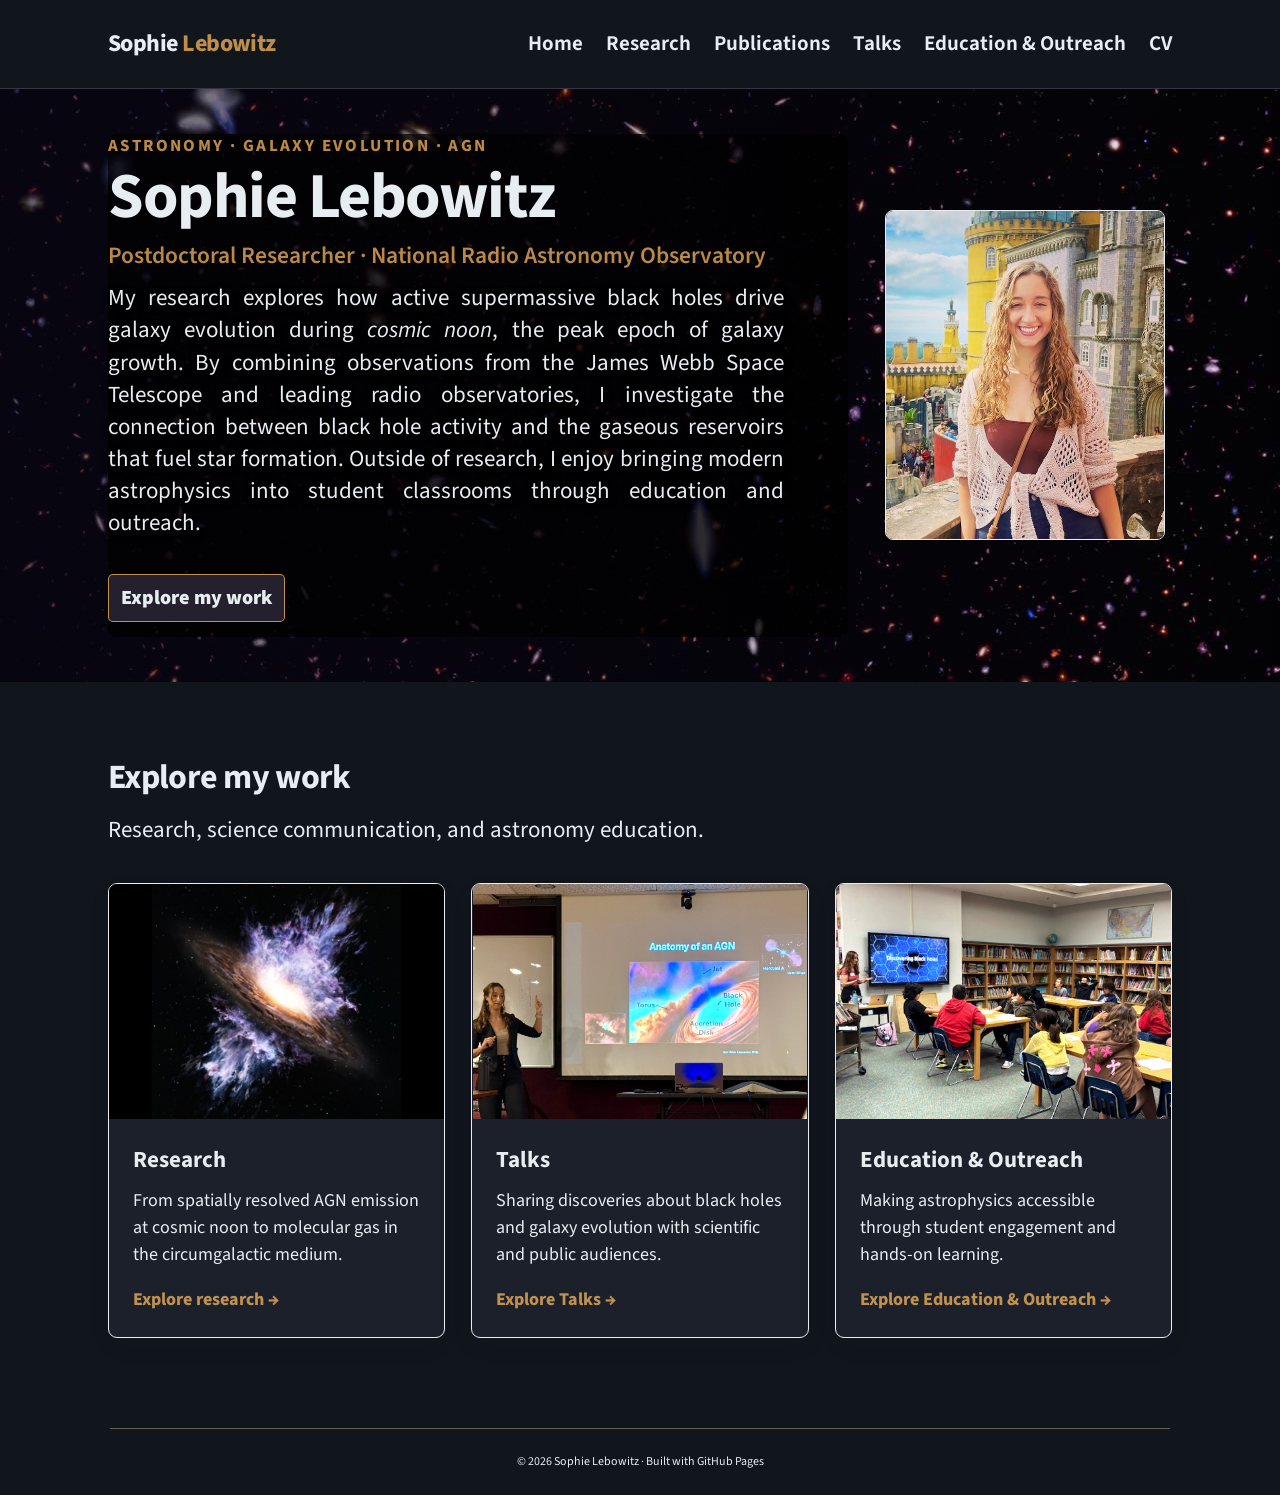
==== commit 4d582fd9: "launch redisigned website" ====
--- a/index.html
+++ b/index.html
@@ -5,73 +5,574 @@
 <meta charset="utf-8"/><meta content="width=device-width,initial-scale=1" name="viewport"/>
 <title>Sophie Lebowitz, Ph.D. | Astronomer</title>
 <meta content="Sophie Lebowitz is a postdoctoral researcher at the National Radio Astronomy Observatory studying supermassive black holes and galaxy evolution." name="description"/>
-<link rel="preconnect" href="https://fonts.googleapis.com"><link rel="preconnect" href="https://fonts.gstatic.com" crossorigin><link href="https://fonts.googleapis.com/css2?family=Source+Sans+3:wght@400;500;600;700&display=swap" rel="stylesheet"><style>
-:root{--ink:#252039;--muted:#655e74;--purple:#7351a5;--lav:#f4effa;--border:#e9e1f1}*{box-sizing:border-box}html{scroll-behavior:smooth}body{margin:0;color:var(--ink);font-family:Arial,Helvetica,sans-serif;background:#fff;line-height:1.6}a{color:inherit}a:focus-visible{outline:3px solid #a58bd5;outline-offset:4px}.wrap{max-width:1120px;margin:auto;padding:0 28px}header{background:white;border-bottom:1px solid var(--border)}.nav{display:flex;align-items:center;justify-content:space-between;gap:22px;min-height:78px}.brand{font-size:19px;font-weight:750;text-decoration:none;letter-spacing:-.5px}.brand span{color:var(--purple)}nav{display:flex;flex-wrap:wrap;gap:21px}nav a{font-size:13px;font-weight:650;text-decoration:none;color:#4b405e}nav a:hover{color:var(--purple)}.hero{position:relative;min-height:490px;display:flex;align-items:center;overflow:hidden;background:radial-gradient(ellipse at 78% 38%,#7d4baf66,transparent 35%),radial-gradient(ellipse at 68% 76%,#f7b5c133,transparent 30%),linear-gradient(120deg,#151025,#282044 65%,#35265d);color:#fff}.hero-video{position:absolute;inset:0;width:100%;height:100%;object-fit:cover;object-position:center;z-index:0}.hero:before{content:"";position:absolute;inset:0;z-index:1;background:linear-gradient(90deg,rgba(10,7,24,.19) 0%,rgba(14,9,29,.035) 48%,rgba(22,14,42,0) 78%);pointer-events:none}.hero:after{content:"";position:absolute;inset:0;pointer-events:none;background:transparent;opacity:0}.hero .wrap{width:100%;position:relative;z-index:2}.hero-content{max-width:640px;padding:92px 0}.eyebrow{text-transform:uppercase;letter-spacing:2.4px;font-size:12px;font-weight:750;color:#d5b9fa}.hero h1{font-family:Georgia,serif;font-size:clamp(43px,6vw,70px);line-height:1.1;letter-spacing:-1.5px;margin:14px 0}.hero .position{font-size:16px;color:#e4d7f1;margin:0 0 24px}.hero .intro{text-shadow:0 2px 10px rgba(0,0,0,.9),0 0 3px rgba(0,0,0,.8);font-size:20px;line-height:1.6;max-width:570px;color:#f4eefc}.button{display:inline-block;background:#fff;color:#4e3079;padding:12px 22px;border-radius:4px;text-decoration:none;font-weight:750;font-size:14px;margin-top:18px}.button:hover{background:#eee3fa}.section{padding:70px 0 90px}.section h2{font-family:Georgia,serif;font-size:34px;letter-spacing:-.7px;margin:0 0 10px}.section-lead{color:var(--muted);margin:0 0 36px}.cards{display:grid;grid-template-columns:repeat(3,1fr);gap:26px}.card{border:1px solid var(--border);border-radius:9px;overflow:hidden;background:#fff;box-shadow:0 8px 26px #39244c0b}.art{height:210px;display:flex;align-items:center;justify-content:center;text-align:center;padding:25px;background:linear-gradient(145deg,#251a3e,#664d8c);color:#eee5ff}.art.research{background:radial-gradient(circle at 55% 50%,#3c9c7970,transparent 34%),linear-gradient(145deg,#182c38,#30214f)}.art.about{background:linear-gradient(145deg,#e9dff3,#bba6d9);color:#4a366b}.art.outreach{background:linear-gradient(145deg,#342b5b,#7d579b)}.art small{font-size:12px;letter-spacing:.4px;max-width:220px}.card-content{padding:24px}.card h3{font-family:Georgia,serif;font-size:23px;margin:0 0 9px}.card p{color:var(--muted);font-size:14px;margin:0 0 18px;min-height:91px}.card a{font-size:14px;font-weight:750;color:var(--purple);text-decoration:none}.card a:hover{text-decoration:underline}.note{margin-top:28px;font-size:12px;color:#7d7489}.bottom{background:var(--lav);padding:36px 0;text-align:center;color:#635675;font-size:14px}.bottom a{color:#5c3a8c}footer{border-top:1px solid var(--border);padding:24px 0;font-size:12px;color:#82798e;text-align:center}@media(max-width:780px){.nav{padding-top:18px;padding-bottom:18px;align-items:flex-start;flex-direction:column;gap:12px}nav{gap:12px 18px}.hero{min-height:420px}.hero-content{padding:65px 0}.cards{grid-template-columns:1fr}.card p{min-height:0}.art{height:190px}.section{padding:48px 0}}
-@media(prefers-reduced-motion:reduce){.hero-video{display:none}.hero{background:#1b1533 url("jades-poster.jpg") center/cover no-repeat}}
-
-/* November 2026 research preview additions */
-.hero-video{filter:brightness(1.42) saturate(1.13)}
-.hero-content{max-width:720px}.hero .intro{max-width:690px;font-size:17px;line-height:1.7;margin:0 0 10px}
-.hero{min-height:570px}.hero:before{background:linear-gradient(90deg,rgba(10,7,24,.67),rgba(14,9,29,.35) 55%,rgba(22,14,42,.08))}
-.art.research{padding:0;background:#151025}.art.research img{display:block;width:100%;height:100%;object-fit:cover;object-position:center}
-.page-title{padding:68px 0 26px}.page-title h1{font:normal clamp(36px,4.6vw,55px)/1.15 Georgia,serif;margin:0 0 15px;letter-spacing:-1px}
-.research-body{max-width:1020px;margin:0 auto;padding:0 28px 95px}.research-body p{font-size:16px;line-height:1.85;margin:0 0 17px}.research-body h2{font:normal clamp(29px,3.2vw,39px)/1.2 Georgia,serif;letter-spacing:-.5px;margin:0 0 24px}.research-body h3{font:normal 26px Georgia,serif;margin:0 0 15px}.research-section{padding:52px 0 65px;border-bottom:1px solid var(--border)}.research-section:last-child{border-bottom:0}
-.intro-images{display:grid;grid-template-columns:1fr 1fr;gap:24px;margin:32px 0 0}.intro-images figure,.research-body figure{margin:0}.intro-images .photo{height:255px;background:#0b0b12;border-radius:5px;display:flex;align-items:center;justify-content:center;overflow:hidden}.intro-images img{display:block;width:100%;height:100%;object-fit:contain}.research-body figcaption{font-size:12px;color:var(--muted);margin-top:9px;line-height:1.5;text-align:center}
-.spiderweb-layout{display:grid;grid-template-columns:minmax(0,1.25fr) minmax(280px,.9fr);gap:34px;align-items:start}.spiderweb-layout img{width:100%;height:auto;display:block;border-radius:4px}
-.jades-feature{margin:26px 0 32px!important}.jades-feature img{display:block;width:100%;height:auto;border-radius:4px}
-.subsection{padding:32px 0 10px}.simulation-figure{max-width:900px;margin:24px auto 0!important}.simulation-figure img{width:100%;height:auto;display:block}
-.observation-layout{display:grid;grid-template-columns:minmax(0,1.2fr) minmax(285px,.9fr);gap:35px;align-items:start}.observation-layout img{width:100%;height:auto;display:block;border-radius:4px}
-.publication{font-size:13px!important;color:var(--muted);margin:18px 0 0!important}.publication strong{color:var(--ink)}.back-link{color:var(--purple);text-decoration:none;font-size:14px;font-weight:bold}.back-link:hover{text-decoration:underline}
-@media(max-width:780px){.hero{min-height:530px}.hero-content{padding:70px 0}.hero .intro{font-size:16px}.research-section{padding:38px 0 48px}.spiderweb-layout,.observation-layout{grid-template-columns:1fr}.intro-images{gap:12px}.intro-images .photo{height:190px}.research-body{padding:0 22px 60px}.page-title{padding:45px 0 10px}}
-@media(max-width:480px){.intro-images{grid-template-columns:1fr}.intro-images .photo{height:230px}.hero h1{font-size:45px}}
-
-
-/* Editorial refinement */
-:root{--ink:#29243b;--muted:#514b60;--purple:#7351a5;--lav:#f4effa;--border:#e6e0ec}
-body{background:#faf9fc;color:var(--ink)}header{background:#faf9fc}
-.card{transition:transform .2s,box-shadow .2s;background:#fff}
-.card:hover{transform:translateY(-3px);box-shadow:0 14px 32px #39244c1a}
-a.card-link{display:block;text-decoration:none;color:inherit;height:100%}a.card-link:focus-visible{outline:3px solid var(--purple);outline-offset:3px}
-.card-link .card-content .card-cta{font-size:14px;font-weight:750;color:var(--purple)}
-.art.research img{object-fit:contain;object-position:center;background:#0c0913}
-.art.research{height:235px;background:#0c0913}
-@media(max-width:780px){.art.research{height:220px}}
-
-/* Version 3: more comfortable reading and clearer navigation */
-@import url('https://fonts.googleapis.com/css2?family=Inter:wght@400;500;600;650;700;750;800&display=swap');
-:root{--ink:#211d2b;--muted:#51495e;--purple:#7351a5;--border:#ded2e9}
-body{font-family:'Inter',Arial,Helvetica,sans-serif;color:var(--ink);background:#faf9fc;-webkit-font-smoothing:antialiased}
-.brand{font-size:22px;font-weight:750;letter-spacing:-.55px}
-.nav{min-height:88px}
-nav{gap:23px}
-nav a{font-size:16px;font-weight:650;color:#29213f}
-nav a:hover,nav a[aria-current='page']{color:#7351a5}
-@media(max-width:780px){.nav{min-height:0}nav{gap:12px 18px}nav a{font-size:15px}}
-
-/* VERSION 4 — Homepage layout controls */
-:root{--site-text:#171321;--card-art-height:235px}
-body{font-family:'Source Sans 3','Segoe UI',Arial,sans-serif;color:var(--site-text);-webkit-font-smoothing:auto}
-.cards{align-items:stretch}
-a.card-link{display:flex;min-width:0;height:100%}
-a.card-link .card{width:100%;display:flex;flex-direction:column;height:100%}
-.card .art,.art.research{height:var(--card-art-height);min-height:var(--card-art-height);flex:none}
-.card .card-content{display:flex;flex-direction:column;flex:1}
-.card .card-content .card-cta{margin-top:auto}
-.card p{min-height:0}
-@media(max-width:780px){.card .art,.art.research{height:210px;min-height:210px}}
+<link rel="preconnect" href="https://fonts.googleapis.com"><link rel="preconnect" href="https://fonts.gstatic.com" crossorigin><link href="https://fonts.googleapis.com/css2?family=Source+Sans+3:wght@400;500;600;700&display=swap" rel="stylesheet"><link rel="stylesheet" href="shared-style.css">
+<style>
+/* HOMEPAGE STYLES — page-specific typography, colors, layout and images. */
+/* Shared font and navigation settings are in shared-style.css. */
+
+:root {
+  --home-background: #11151c;
+  --home-text-color: #e8edf2;
+  --home-muted-color: #e8edf2;
+  --home-heading-color: #e8edf2;
+  --home-position-color: #f8b65ac0;
+  --home-accent-color: #f8b65ac0; /*#eca821d7;*/
+  --home-card-background: #1b202b;
+  --home-panel-color: rgba(0, 0, 0, 0.75);
+  --home-body-size: 23px;
+  --home-name-size: 64px;
+  --home-position-size: 23.5px;
+  --home-bio-size: 23px;
+  --home-section-title-size: 34px;
+  --home-card-title-size: 23px;
+  --home-card-body-size: 18px;
+  --home-card-heading-color: #e8edf2;
+  --home-card-link-color: #f8b65ac0;
+  --home-hero-height: 570px;
+  --home-hero-gap: 42px;
+  --home-hero-top-bottom-padding: 45px;
+  --home-panel-width: 740px;
+  --home-panel-padding: 0px;
+  --home-panel-right: 0px;
+  --home-panel-down: 0px;
+  --home-bio-width: 676px;
+  --home-bio-right: 0px;
+  --home-bio-down: -35px;
+  --home-name-right: 0px;
+  --home-name-down: -12px;
+  --home-position-right: 0px;
+  --home-position-down: -20px;
+  --home-headshot-width: 280px;
+  --home-headshot-height: 330px;
+  --home-headshot-right: -5px;
+  --home-headshot-down: -10px;
+
+
+  --home-button-text-color: #e8edf2;
+  --home-button-border-color: #f8b65ac0;
+  --home-button-background: #25202e;
+  --home-button-hover-color: #393044;
+
+  --ink: #211d2b;
+  --muted: #51495e;
+  --purple: #7351a5;
+  --lav: #f4effa;
+  --border: #726758e2;
+  --site-text: #171321;
+  --card-art-height: 235px;
+}
+
+body {
+  line-height: 1.5;
+  -webkit-font-smoothing: auto;
+  background: var(--home-background);
+  color: var(--home-text-color);
+  font-size: var(--home-body-size);
+}
+
+.hero {
+  position: relative;
+  min-height: var(--home-hero-height);
+  display: flex;
+  align-items: center;
+  overflow: hidden;
+  background: radial-gradient(ellipse at 78% 38%,#7d4baf66,transparent 35%),radial-gradient(ellipse at 68% 76%,#f7b5c133,transparent 30%),linear-gradient(120deg,#151025,#282044 65%,#35265d);
+  color: #fff;
+}
+
+.hero-video {
+  position: absolute;
+  inset: 0;
+  width: 100%;
+  height: 100%;
+  object-fit: cover;
+  object-position: center;
+  z-index: 0;
+  filter: brightness(1.42) saturate(1.13);
+}
+
+.hero:before {
+  content: "";
+  position: absolute;
+  inset: 0;
+  z-index: 1;
+  background: linear-gradient(90deg,rgba(10,7,24,.67),rgba(14,9,29,.35) 55%,rgba(22,14,42,.08));
+  pointer-events: none;
+}
+
+.hero:after {
+  content: "";
+  position: absolute;
+  inset: 0;
+  pointer-events: none;
+  background: transparent;
+  opacity: 0;
+}
+
+.hero .wrap {
+  width: 100%;
+  position: relative;
+  z-index: 2;
+  display: grid;
+  grid-template-columns: minmax(0, var(--home-panel-width)) minmax(0, var(--home-headshot-width));
+  gap: var(--home-hero-gap);
+  align-items: center;
+  padding-top: var(--home-hero-top-bottom-padding);
+  padding-bottom: var(--home-hero-top-bottom-padding);
+}
+
+.hero-content {
+  max-width: var(--home-panel-width);
+  padding: var(--home-panel-padding);
+  width: 100%;
+  min-width: 0;
+  background: var(--home-panel-color);
+  border-radius: 8px;
+  transform: translate(var(--home-panel-right), var(--home-panel-down));
+}
+
+.eyebrow {
+  text-transform: uppercase;
+  letter-spacing: 2.4px;
+  font-size: 17px;
+  font-weight: 750;
+  color: #726758e2;
+}
+
+.hero h1 {
+  font-size: var(--home-name-size);
+  line-height: 1.1;
+  letter-spacing: -1.5px;
+  margin: 14px 0;
+  color: var(--home-heading-color);
+  transform: translate(var(--home-name-right), var(--home-name-down));
+}
+
+.hero .position {
+  font-size: var(--home-position-size);
+  font-weight: 600;
+  color: var(--home-position-color);
+  margin: 0 0 24px;
+  transform: translate(var(--home-position-right), var(--home-position-down));
+}
+
+.hero .intro {
+  text-shadow: 0 2px 10px rgba(0,0,0,.9),0 0 3px rgba(0,0,0,.8);
+  font-size: var(--home-bio-size);
+  line-height: 1.4;
+  max-width: var(--home-bio-width);
+  color: var(--home-text-color);
+  margin: 0 0 10px;
+  width: 100%;
+  text-align: justify;
+  hyphens: none;
+  transform: translate(var(--home-bio-right), var(--home-bio-down));
+}
+
+.button {
+  display: inline-block;
+  background: var(--home-button-background);
+  color: var(--home-button-text-color);
+  border: 1px solid var(--home-button-border-color);
+  padding: 8px 12px;
+  border-radius: 5px;
+  text-decoration: none;
+  font-weight: 900;
+  font-size: 20px;
+  margin-top: 4px;
+  transform: translateY(-15px);
+}
+
+.button:hover {
+  background: var(--home-button-hover-color);
+}
+
+.section {
+  padding: 70px 0 90px;
+}
+
+.section h2 {
+  font-size: var(--home-section-title-size);
+  letter-spacing: -.7px;
+  margin: 0 0 10px;
+  color: var(--home-heading-color);
+}
+
+.section-lead {
+  color: var(--home-muted-color);
+  margin: 0 0 36px;
+}
+
+.cards {
+  display: grid;
+  grid-template-columns: repeat(3,1fr);
+  gap: 26px;
+  align-items: stretch;
+}
+
+.card {
+  border: 1px solid var(--border);
+  border-radius: 9px;
+  overflow: hidden;
+  background: var(--home-card-background);
+  box-shadow: 0 8px 26px #39244c0b;
+  transition: transform .2s,box-shadow .2s;
+  border-color: var(--home-border-color);
+}
+
+.art {
+  height: 210px;
+  display: flex;
+  align-items: center;
+  justify-content: center;
+  text-align: center;
+  padding: 25px;
+  background: linear-gradient(145deg,#251a3e,#664d8c);
+  color: #726758e2;
+}
+
+.art.research {
+  padding: 0;
+  overflow: hidden;
+  background: #000;
+}
+
+.art.research img {
+  display: block;
+  width: 100%;
+  height: 100%;
+  object-fit: contain;
+  object-position: center;
+}
+
+.art.talks {
+  padding: 0;
+  overflow: hidden;
+  background: none;
+}
+
+.art.talks img {
+  display: block;
+  width: 100%;
+  height: 100%;
+  object-fit: contain;
+  object-position: center;
+}
+
+.art.outreach {
+  padding: 0;
+  overflow: hidden;
+  background: none;
+}
+
+
+.art.outreach img {
+  display: block;
+  width: 100%;
+  height: 100%;
+  object-fit: cover;
+  object-position: left center;
+}
+
+.art small {
+  font-size: 12px;
+  letter-spacing: .4px;
+  max-width: 220px;
+}
+
+.card-content {
+  padding: 24px;
+}
+
+.card h3 {
+  font-size: var(--home-card-title-size);
+  margin: 0 0 9px;
+  color: var(--home-card-heading-color);
+}
+
+.card p {
+  color: var(--home-muted-color);
+  font-size: var(--home-card-body-size);
+  margin: 0 0 18px;
+  min-height: 0;
+}
+
+.card a {
+  font-size: 18px;
+  font-weight: 750;
+  color: var(--purple);
+  text-decoration: none;
+}
+
+.card a:hover {
+  text-decoration: underline;
+}
+
+.note {
+  margin-top: 28px;
+  font-size: 12px;
+  color: #7d7489;
+}
+
+.bottom {
+  background: var(--home-card-background);
+  padding: 36px 0;
+  text-align: center;
+  color: var(--home-muted-color);
+  font-size: 14px;
+}
+
+.bottom a {
+  color: var(--home-accent-color);
+}
+
+footer {
+  width: calc(100% - 56px);
+  max-width: 1060px;
+  box-sizing: border-box;
+  margin: 0 auto;
+
+  border-top: 1px solid #726758e2;
+  padding: 24px 0;
+
+  font-size: 12px;
+  color: var(--home-muted-color);
+  text-align: center;
+}
+
+
+.card:hover {
+  transform: translateY(-3px);
+  box-shadow: 0 14px 32px #39244c1a;
+}
+
+a.card-link {
+  display: flex;
+  text-decoration: none;
+  color: inherit;
+  height: 100%;
+  min-width: 0;
+}
+
+a.card-link:focus-visible {
+  outline: 3px solid var(--purple);
+  outline-offset: 3px;
+}
+
+.card-link .card-content .card-cta {
+  font-size: 18px;
+  font-weight: 750;
+  color: var(--home-card-link-color);
+}
+
+a.card-link .card {
+  width: 100%;
+  display: flex;
+  flex-direction: column;
+  height: 100%;
+}
+
+.card .art,.art.research {
+  height: var(--card-art-height);
+  min-height: var(--card-art-height);
+  flex: none;
+}
+
+.card .card-content {
+  display: flex;
+  flex-direction: column;
+  flex: 1;
+}
+
+.card .card-content .card-cta {
+  margin-top: auto;
+}
+
+.card a {
+  color: var(--home-accent-color);
+}
+
+.hero .eyebrow {
+  color: var(--home-accent-color);
+}
+
+.hero-headshot {
+  width: var(--home-headshot-width);
+  height: var(--home-headshot-height);
+  max-width: 100%;
+  border: 1px solid var(--home-muted-color);
+  background: rgba(0,0,0,0.4);
+  border-radius: 8px;
+  overflow: hidden;
+  padding: 0;
+  transform: translate(var(--home-headshot-right), var(--home-headshot-down));
+}
+
+.hero-headshot img {
+  display: block;
+  width: 100%;
+  height: 100%;
+  object-fit: cover;
+  object-position: center;
+}
+
+@media (max-width:780px) {
+  .hero {
+    min-height: 530px;
+  }
+
+  .hero-content {
+    padding: 70px 0;
+  }
+
+  .cards {
+    grid-template-columns: 1fr;
+  }
+
+  .card p {
+    min-height: 0;
+  }
+
+  .art {
+    height: 190px;
+  }
+
+  .section {
+    padding: 48px 0;
+  }
+
+
+  .art.research {
+    height: 220px;
+  }
+
+  .card .art,.art.research {
+    height: 210px;
+    min-height: 210px;
+  }
+
+}
+
+@media (prefers-reduced-motion:reduce) {
+  .hero-video {
+    display: none;
+  }
+
+  .hero {
+    background: #1b1533 url("jades-poster.jpg") center/cover no-repeat;
+  }
+
+}
+
+@media (max-width:480px) {
+
+}
+
+@media (max-width: 850px) {
+  .hero .wrap {
+    grid-template-columns: minmax(0, 1fr);
+    gap: 24px;
+  }
+
+  .hero-content {
+    max-width: 100%;
+  }
+
+  .hero-headshot {
+    width: min(100%, var(--home-headshot-width));
+    height: var(--home-headshot-height);
+    justify-self: center;
+  }
+
+  .hero h1 {
+    font-size: clamp(38px, 8vw, var(--home-name-size));
+  }
+
+  .hero .intro {
+    font-size: var(--home-bio-size);
+  }
+
+}
 </style>
 </head>
 <body>
-<header><div class="wrap nav"><a class="brand" href="index.html">Sophie <span>Lebowitz</span></a><nav aria-label="Main navigation"><a href="index.html">Home</a><a href="research.html">Research</a><a href="#publications">Publications</a><a href="#outreach">Education &amp; Outreach</a><a href="#cv">CV</a><a href="#about">About</a></nav></div></header>
+<header>
+  <div class="wrap nav">
+    <a class="brand" href="index.html">Sophie <span>Lebowitz</span></a>
+    <nav aria-label="Main navigation">
+      <a href="index.html">Home</a>
+      <a href="research.html">Research</a>
+      <a href="publications.html">Publications</a>
+      <a href="talks.html">Talks</a>
+      <a href="outreach.html">Education &amp; Outreach</a>
+      <a href="cv.html">CV</a>
+    </nav>
+  </div>
+</header>
 <main>
-<section class="hero"><video aria-hidden="true" autoplay="" class="hero-video" muted="" playsinline="" poster="jades-poster.jpg" preload="metadata"><source src="jades-flythrough.mp4" type="video/mp4"/></video><div class="wrap"><div class="hero-content"><div class="eyebrow">Astronomy · Galaxy Evolution · AGN</div><h1>Sophie Lebowitz</h1><p class="position">Postdoctoral Researcher · National Radio Astronomy Observatory</p><p class="intro">My research aims to uncover how growing supermassive black holes shape our universe by focusing on the peak epoch of galaxy growth known as <em>cosmic noon</em>. I combine observations from the James Webb Space Telescope and leading radio observatories to connect black hole activity with the multiphase gas reservoirs that fuel star formation and drive galaxy evolution. Outside of research, I enjoy sharing my enthusiasm for astronomy through education and outreach, especially by developing engaging learning experiences that bring modern astrophysics into classrooms.</p><a class="button" href="#research">Explore my work</a></div></div></section>
-<section class="section" id="research"><div class="wrap"><h2>Explore my work</h2><p class="section-lead">Research, science communication, and the story behind the science.</p><div class="cards">
-<a aria-label="Research" class="card-link" href="research.html"><article class="card"><div class="art research"><img alt="Artist’s impression of an active galactic nucleus with luminous outflows" src="images/research-thumbnail.jpg"/></div><div class="card-content"><h3>Research</h3><p>From spatially resolved AGN emission at cosmic noon to molecular gas in the circumgalactic medium.</p><span class="card-cta">Explore research →</span></div></article></a>
-<a aria-label="About Me" class="card-link" href="#about"><article class="card" id="about"><div class="art about"><small>YOUR PORTRAIT OR PERSONAL IMAGE<br/>Image to be added</small></div><div class="card-content"><h3>About Me</h3><p>Learn about my background, my path into astronomy, and the questions that drive my work.</p><span class="card-cta">About page coming soon →</span></div></article></a>
-<a aria-label="Education &amp; Outreach" class="card-link" href="#outreach"><article class="card" id="outreach"><div class="art outreach"><small>DISCOVERING BLACK HOLES PHOTO<br/>Image to be added</small></div><div class="card-content"><h3>Education &amp; Outreach</h3><p>Making astrophysics accessible through hands-on learning, public engagement, and Discovering Black Holes.</p><span class="card-cta">Outreach page coming soon →</span></div></article></a>
-</div></div></section>
-<section class="bottom" id="publications"><div class="wrap">Publications and a downloadable <span id="cv">CV</span> will be added in the next stages.</div></section>
-</main><script>
+<section class="hero"><video aria-hidden="true" autoplay="" class="hero-video" muted="" playsinline="" poster="jades-poster.jpg" preload="metadata"><source src="jades-flythrough.mp4" type="video/mp4"/></video><div class="wrap"><div class="hero-content"><div class="eyebrow">Astronomy · Galaxy Evolution · AGN</div><h1>Sophie Lebowitz</h1><p class="position">
+  Postdoctoral Researcher · National Radio Astronomy Observatory</p><p class="intro">
+  My research explores how active supermassive black holes drive galaxy evolution during <em>cosmic noon</em>, the peak epoch of galaxy
+   growth. By combining observations from the James Webb Space Telescope and leading radio 
+   observatories, I investigate the connection between black hole activity and the gaseous reservoirs that fuel star formation. 
+   Outside of research, I enjoy bringing modern astrophysics into student classrooms through education and outreach.
+  </p><a class="button" href="#research">Explore my work</a></div>
+  <div class="hero-headshot">
+  <img src="images/headshot.jpg" alt="Portrait of Sophie Lebowitz">
+  </div>
+</div>
+</section>
+<section class="section" id="research"><div class="wrap"><h2>Explore my work</h2><p class="section-lead">Research, science communication, and astronomy education.</p><div class="cards">
+<a aria-label="Research" class="card-link" href="research.html">
+  <article class="card">
+    <div class="art research">
+      <img alt="Artist’s impression of an active galactic nucleus with luminous outflows" src="images/research-thumbnail.jpg"/>
+    </div>
+    <div class="card-content">
+      <h3>Research</h3>
+      <p>From spatially resolved AGN emission at cosmic noon to molecular gas in the circumgalactic medium.</p>
+      <span class="card-cta">Explore research →</span>
+    </div>
+  </article>
+</a>
+<a aria-label="Talks" class="card-link" href="talks.html">
+  <article class="card" id="talks">
+
+    <div class="art talks">
+      <img
+        src="images/talk_pic.jpg"
+        alt="Presenting at the Steward Observatory Symposium"
+      >
+    </div>
+
+    <div class="card-content">
+      <h3>Talks</h3>
+
+      <p>
+        Sharing discoveries about black holes and galaxy evolution with scientific and public audiences.
+      </p>
+
+      <span class="card-cta">Explore Talks →</span>
+    </div>
+
+  </article>
+</a>
+<a aria-label="Education &amp; Outreach" class="card-link" href="outreach.html">
+  <article class="card" id="outreach">
+    <div class="art outreach">
+      <img src="images/classroom_DBH.png" alt="Teaching Discovering Black Holes to a classroom of students">
+    </div>
+    <div class="card-content">
+      <h3>Education &amp; Outreach</h3>
+      <p>Making astrophysics accessible through student engagement and hands-on learning.</p>
+      <span class="card-cta">Explore Education &amp; Outreach →</span>
+    </div>
+  </article>
+</div></div>
+</section>
+</section>
+</main>
+<script>
 // Repeat the first ten seconds of the JADES fly-through.
 const heroVideo = document.querySelector('.hero-video');
 if (heroVideo) {
@@ -82,5 +583,9 @@
     }
   });
 }
-</script><footer><div class="wrap">© 2026 Sophie Lebowitz · Built with GitHub Pages</div></footer>
-</body></html>
+</script>
+<footer><div class="wrap">© 2026 Sophie Lebowitz · Built with GitHub Pages</div>
+</footer>
+</body>
+</html>
+
--- a/shared-style.css
+++ b/shared-style.css
@@ -0,0 +1,105 @@
+/* SHARED WEBSITE STYLES — edit navigation and font family here. */
+:root {
+  --site-font: 'Source Sans 3', sans-serif;
+  --nav-font-size: 21px;
+  --nav-font-weight: 650;
+  --brand-font-size: 24px;
+  --brand-font-weight: 750;
+  --header-background: #11151c;
+  --header-border: #373342;
+  --nav-text-color: #e8edf2;
+  --nav-accent-color: #f8b65ac0; /*#a678df;*/
+}
+
+* {
+  box-sizing: border-box;
+}
+
+html {
+  scroll-behavior: smooth;
+}
+
+body {
+  margin: 0;
+  font-family: var(--site-font);
+}
+
+body, body * {
+  font-family: var(--site-font);
+}
+
+a {
+  color: inherit;
+}
+
+a:focus-visible {
+  outline: 3px solid #726758e2;
+  outline-offset: 4px;
+}
+
+.wrap {
+  max-width: 1120px;
+  margin: auto;
+  padding: 0 28px;
+}
+
+header {
+  background: var(--header-background);
+  border-bottom: 1px solid var(--header-border);
+}
+
+.nav {
+  display: flex;
+  align-items: center;
+  justify-content: space-between;
+  gap: 22px;
+  min-height: 88px;
+}
+
+.brand {
+  font-size: var(--brand-font-size);
+  font-weight: var(--brand-font-weight);
+  text-decoration: none;
+  letter-spacing: -0.55px;
+}
+
+.brand span {
+  color: var(--nav-accent-color);
+}
+
+nav {
+  display: flex;
+  flex-wrap: wrap;
+  gap: 23px;
+}
+
+nav a {
+  font-size: var(--nav-font-size);
+  font-weight: var(--nav-font-weight);
+  text-decoration: none;
+  color: var(--nav-text-color);
+}
+
+nav a:hover,
+nav a[aria-current='page'] {
+  color: var(--nav-accent-color);
+}
+
+@media (max-width: 800px) {
+  .nav {
+    padding-top: 18px;
+    padding-bottom: 18px;
+    align-items: flex-start;
+    flex-direction: column;
+    gap: 12px;
+    min-height: 0;
+  }
+
+  nav {
+    gap: 12px 18px;
+  }
+
+  nav a {
+    font-size: 15px;
+  }
+}
